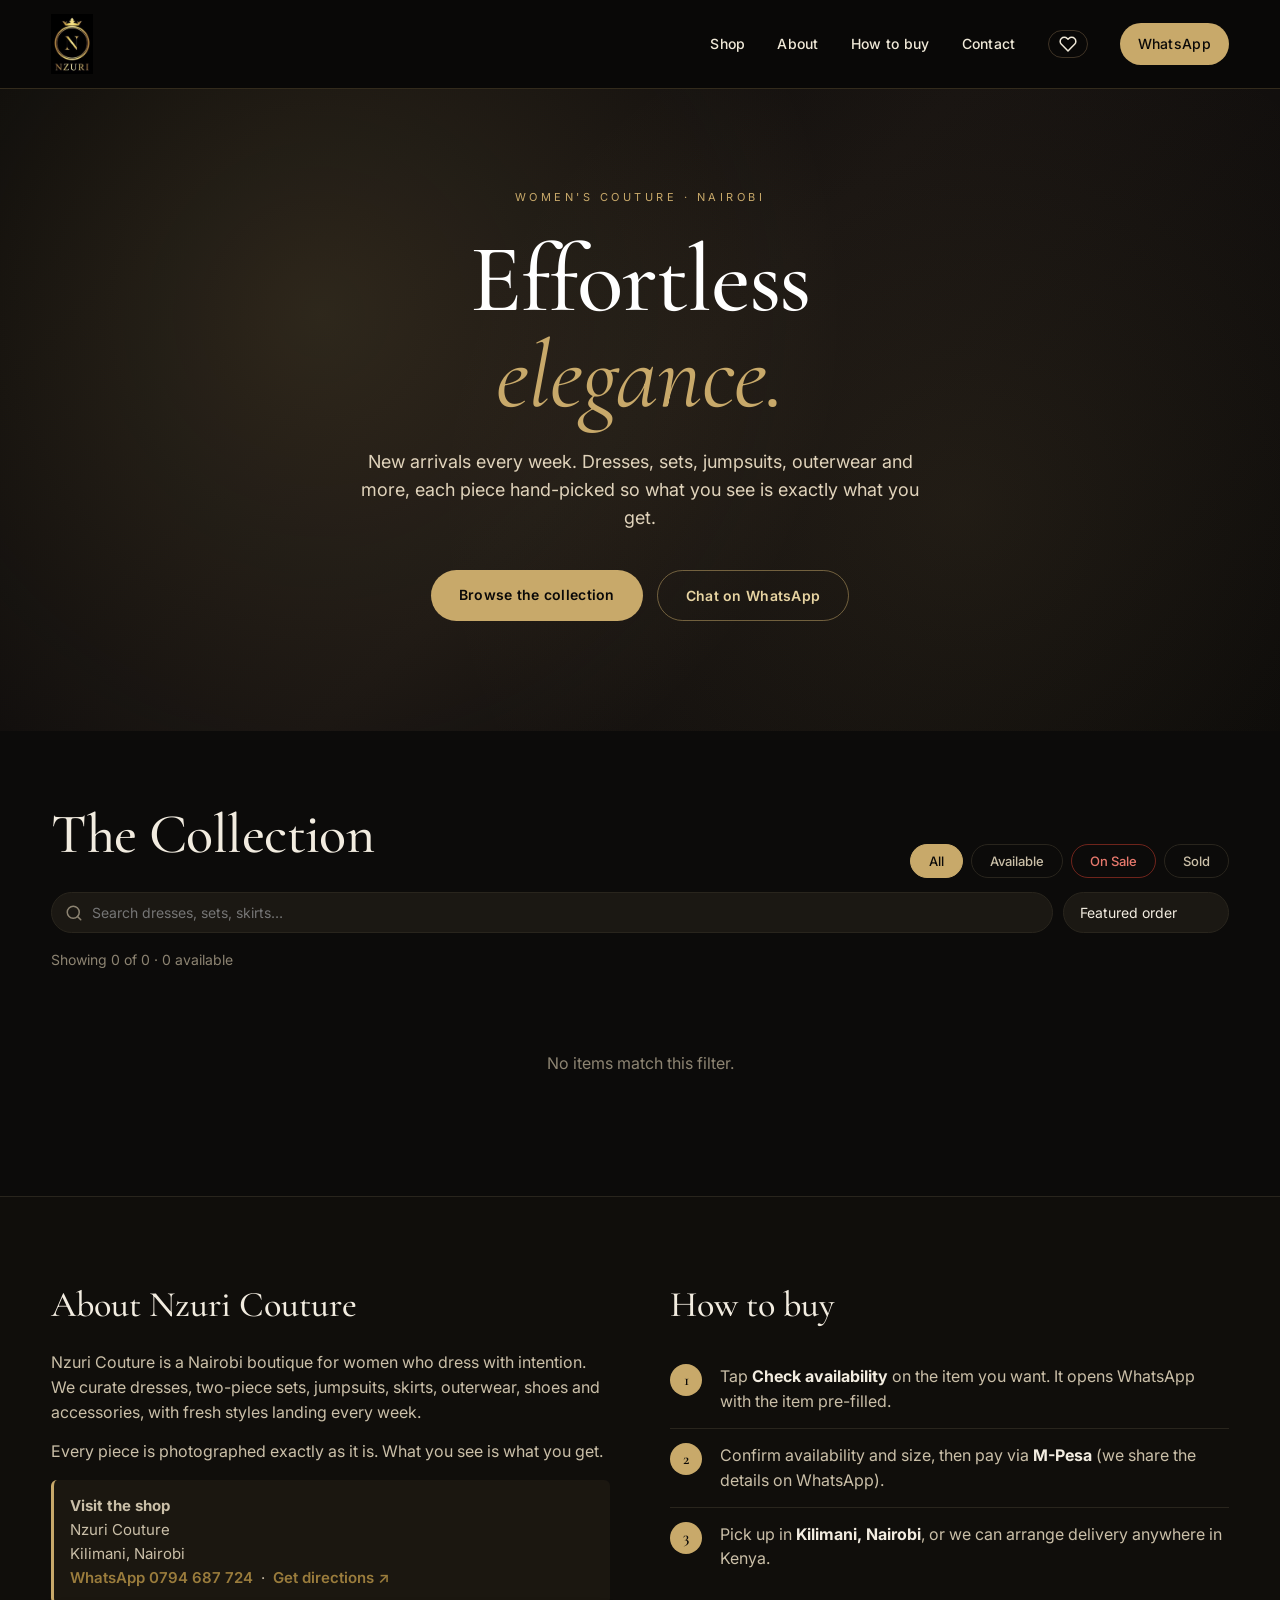
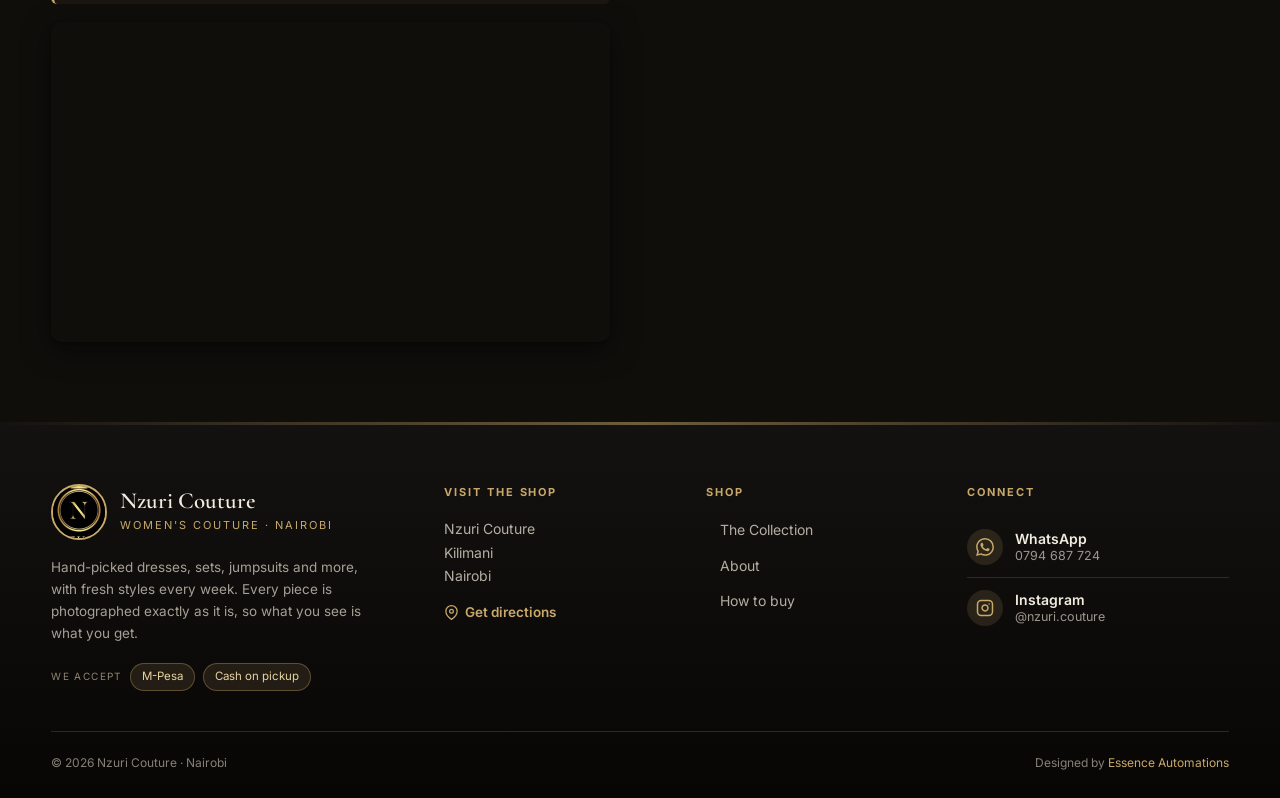
==== index.html @ 5dfe3466 "Suspend overlay: route to Instagram, not WhatsApp During a billing pause we don't want to hand the o" ====
<!DOCTYPE html>
<html lang="en">
<head>
<meta charset="UTF-8">
<meta name="viewport" content="width=device-width, initial-scale=1.0">

<!-- Google tag (gtag.js) -->
<script async src="https://www.googletagmanager.com/gtag/js?id=G-ZR9ZQHJLDZ"></script>
<script>
  window.dataLayer = window.dataLayer || [];
  function gtag(){dataLayer.push(arguments);}
  gtag('js', new Date());
  gtag('config', 'G-ZR9ZQHJLDZ');
</script>

<title>Nzuri Couture · Women's Fashion Boutique, Nairobi</title>
<meta name="description" content="Women's couture in Nairobi. Dresses, two-piece sets, jumpsuits, skirts, outerwear, shoes and bags. New arrivals every week. Visit Nzuri Couture in Kilimani, Nairobi.">

<!-- Open Graph / WhatsApp / Social sharing -->
<meta property="og:type" content="website">
<meta property="og:title" content="Nzuri Couture · Women's Fashion Boutique, Nairobi">
<meta property="og:description" content="Women's couture in Nairobi. New arrivals every week, each piece hand-picked. Visit us in Kilimani, Nairobi.">
<meta property="og:image" content="https://nzuricouture.co.ke/images/og-image.jpg">
<meta property="og:image:secure_url" content="https://nzuricouture.co.ke/images/og-image.jpg">
<meta property="og:image:type" content="image/jpeg">
<meta property="og:image:width" content="1200">
<meta property="og:image:height" content="630">
<meta property="og:image:alt" content="Nzuri Couture · Women's Fashion, Nairobi">
<meta property="og:url" content="https://nzuricouture.co.ke">
<meta property="og:locale" content="en_KE">
<link rel="canonical" href="https://nzuricouture.co.ke">
<meta property="og:site_name" content="Nzuri Couture">
<meta name="twitter:card" content="summary_large_image">
<meta name="twitter:title" content="Nzuri Couture · Women's Fashion Boutique, Nairobi">
<meta name="twitter:description" content="Women's couture in Nairobi. Dresses, sets, jumpsuits, outerwear, shoes & bags. Visit us in Kilimani, Nairobi.">
<meta name="twitter:image" content="https://nzuricouture.co.ke/images/og-image.jpg">
<meta name="twitter:image:alt" content="Nzuri Couture · Women's Fashion, Nairobi">

<link rel="icon" type="image/jpeg" sizes="192x192" href="images/favicon-192.jpg?v=2">
<link rel="apple-touch-icon" sizes="180x180" href="images/logo.jpg?v=2">
<meta name="theme-color" content="#0a0a0a">
<link rel="preconnect" href="https://fonts.googleapis.com">
<link rel="preconnect" href="https://fonts.gstatic.com" crossorigin>
<link href="https://fonts.googleapis.com/css2?family=Cormorant+Garamond:wght@400;500;600;700&family=Inter:wght@300;400;500;600;700&display=swap" rel="stylesheet">
<link rel="stylesheet" href="styles.css?v=40">
</head>
<body>

<nav class="nav">
  <div class="nav-inner">
    <a href="#" class="brand" aria-label="Nzuri Couture">
      <img src="images/logo-nav.jpg?v=2" alt="Nzuri Couture" class="brand-logo">
    </a>
    <button class="nav-toggle" id="navToggle" aria-label="Open menu">
      <span></span><span></span><span></span>
    </button>
    <div class="nav-links" id="navLinks">
      <a href="#shop">Shop</a>
      <a href="#about">About</a>
      <a href="#how">How to buy</a>
      <a href="#contact">Contact</a>
      <a href="#" class="nav-wl" id="wishlistBtn" aria-label="View saved items">
        <svg viewBox="0 0 24 24" width="18" height="18" fill="none" stroke="currentColor" stroke-width="2" stroke-linecap="round" stroke-linejoin="round" aria-hidden="true"><path d="M20.84 4.61a5.5 5.5 0 0 0-7.78 0L12 5.67l-1.06-1.06a5.5 5.5 0 0 0-7.78 7.78l1.06 1.06L12 21.23l7.78-7.78 1.06-1.06a5.5 5.5 0 0 0 0-7.78z"/></svg>
        <span class="wl-count"></span>
      </a>
      <a href="https://wa.me/254794687724" class="nav-cta" target="_blank" rel="noopener">WhatsApp</a>
    </div>
  </div>
</nav>

<header class="hero">
  <div class="hero-inner">
    <p class="hero-eyebrow">Women's Couture · Nairobi</p>
    <h1 class="hero-title">Effortless<br><em>elegance.</em></h1>
    <p class="hero-sub">New arrivals every week. Dresses, sets, jumpsuits, outerwear and more, each piece hand-picked so what you see is exactly what you get.</p>
    <div class="hero-cta">
      <a href="#shop" class="btn btn-primary">Browse the collection</a>
      <a href="https://wa.me/254794687724" class="btn btn-ghost" target="_blank" rel="noopener">Chat on WhatsApp</a>
    </div>
  </div>
</header>

<section class="filters" id="shop">
  <div class="container">
    <div class="filters-bar">
      <h2 class="section-title fade-up">The Collection</h2>
      <div class="filter-pills" id="availPills">
        <button class="pill active" data-avail="all">All</button>
        <button class="pill" data-avail="available">Available</button>
        <button class="pill pill-sale" data-avail="sale">On Sale</button>
        <button class="pill" data-avail="sold">Sold</button>
      </div>
    </div>
    <div class="search-sort-row">
      <div class="search-wrap">
        <svg class="search-icon" viewBox="0 0 24 24" width="18" height="18" fill="none" stroke="currentColor" stroke-width="2" stroke-linecap="round" stroke-linejoin="round" aria-hidden="true"><circle cx="11" cy="11" r="8"/><line x1="21" y1="21" x2="16.65" y2="16.65"/></svg>
        <input id="searchInput" type="search" placeholder="Search dresses, sets, skirts…" autocomplete="off">
        <button id="searchClear" class="search-clear" aria-label="Clear search">×</button>
      </div>
      <select id="sortSelect" class="sort-select" aria-label="Sort items">
        <option value="default">Featured order</option>
        <option value="newest">Newest first</option>
        <option value="priceAsc">Price: low to high</option>
        <option value="priceDesc">Price: high to low</option>
      </select>
    </div>
    <div class="filter-pills filter-pills--branches" id="branchPills" style="margin-top:8px;display:none;"></div>
    <div class="filter-drops" style="margin-top:8px;">
      <div class="filter-drop" id="catPills"></div>
      <div class="filter-drop" id="sizePills"></div>
    </div>
    <p class="filter-meta" id="filterMeta"></p>
  </div>
</section>

<main class="gallery container" id="gallery">
  <!-- Items injected here -->
</main>

<section class="info" id="about">
  <div class="container info-grid">
    <div class="fade-up">
      <h2>About Nzuri Couture</h2>
      <p>Nzuri Couture is a Nairobi boutique for women who dress with intention. We curate dresses, two-piece sets, jumpsuits, skirts, outerwear, shoes and accessories, with fresh styles landing every week.</p>
      <p>Every piece is photographed exactly as it is. What you see is what you get.</p>
      <p class="shop-card">
        <strong>Visit the shop</strong><br>
        Nzuri Couture<br>
        Kilimani, Nairobi<br>
        <a href="https://wa.me/254794687724" target="_blank" rel="noopener">WhatsApp 0794 687 724</a>
        &nbsp;·&nbsp;
        <a href="https://maps.google.com/?q=Kilimani+Nairobi" target="_blank" rel="noopener">Get directions ↗</a>
      </p>
      <div class="shop-map">
        <iframe
          src="https://maps.google.com/maps?q=Kilimani+Nairobi&t=&z=15&ie=UTF8&iwloc=&output=embed"
          width="100%" height="320"
          style="border:0;border-radius:10px;"
          allowfullscreen loading="lazy"
          referrerpolicy="no-referrer-when-downgrade"
          title="Nzuri Couture · Kilimani, Nairobi"></iframe>
      </div>
    </div>
    <div id="how" class="fade-up">
      <h2>How to buy</h2>
      <ol class="steps">
        <li>Tap <strong>Check availability</strong> on the item you want. It opens WhatsApp with the item pre-filled.</li>
        <li>Confirm availability and size, then pay via <strong>M-Pesa</strong> (we share the details on WhatsApp).</li>
        <li>Pick up in <strong>Kilimani, Nairobi</strong>, or we can arrange delivery anywhere in Kenya.</li>
      </ol>
    </div>
  </div>
</section>

<footer class="footer" id="contact">
  <div class="container">
    <div class="footer-grid">

      <!-- Brand -->
      <div class="footer-col footer-col--brand fade-up">
        <div class="footer-brandhead">
          <img src="images/logo-nav.jpg?v=2" alt="Nzuri Couture" class="footer-logo">
          <span class="footer-brandname">
            <span class="footer-name">Nzuri Couture</span>
            <span class="footer-tag">Women's Couture · Nairobi</span>
          </span>
        </div>
        <p class="footer-blurb">Hand-picked dresses, sets, jumpsuits and more, with fresh styles every week. Every piece is photographed exactly as it is, so what you see is what you get.</p>
        <div class="footer-pay">
          <span class="footer-pay-label">We accept</span>
          <span class="pay-chip">M-Pesa</span>
          <span class="pay-chip">Cash on pickup</span>
        </div>
      </div>

      <!-- Visit -->
      <div class="footer-col fade-up">
        <h4>Visit the shop</h4>
        <address class="footer-address">Nzuri Couture<br>Kilimani<br>Nairobi</address>
        <a class="footer-directions" href="https://www.google.com/maps/search/?api=1&query=Kilimani%2C%20Nairobi" target="_blank" rel="noopener">
          <svg viewBox="0 0 24 24" fill="none" stroke="currentColor" stroke-width="2" stroke-linecap="round" stroke-linejoin="round" aria-hidden="true"><path d="M21 10c0 7-9 13-9 13s-9-6-9-13a9 9 0 0 1 18 0z"/><circle cx="12" cy="10" r="3"/></svg>
          Get directions
        </a>
      </div>

      <!-- Shop -->
      <div class="footer-col fade-up">
        <h4>Shop</h4>
        <ul class="footer-nav">
          <li><a href="#shop">The Collection</a></li>
          <li><a href="#about">About</a></li>
          <li><a href="#how">How to buy</a></li>
        </ul>
      </div>

      <!-- Connect -->
      <div class="footer-col fade-up">
        <h4>Connect</h4>
        <div class="footer-socials">
          <a class="social-card" href="https://wa.me/254794687724" target="_blank" rel="noopener">
            <span class="social-ic"><svg viewBox="0 0 24 24" fill="currentColor" aria-hidden="true"><path d="M17.472 14.382c-.297-.149-1.758-.867-2.03-.967-.273-.099-.471-.148-.67.15-.197.297-.767.966-.94 1.164-.173.199-.347.223-.644.075-.297-.15-1.255-.463-2.39-1.475-.883-.788-1.48-1.761-1.653-2.059-.173-.297-.018-.458.13-.606.134-.133.298-.347.446-.52.149-.174.198-.298.298-.497.099-.198.05-.371-.025-.52-.075-.149-.669-1.612-.916-2.207-.242-.579-.487-.5-.669-.51-.173-.008-.371-.01-.57-.01-.198 0-.52.074-.792.372-.272.297-1.04 1.016-1.04 2.479 0 1.462 1.065 2.875 1.213 3.074.149.198 2.096 3.2 5.077 4.487.71.306 1.263.489 1.694.625.712.227 1.36.195 1.871.118.571-.085 1.758-.719 2.006-1.413.248-.694.248-1.289.173-1.413-.074-.124-.272-.198-.57-.347m-5.421 7.403h-.004a9.87 9.87 0 0 1-5.031-1.378l-.361-.214-3.741.982.998-3.648-.235-.374a9.86 9.86 0 0 1-1.51-5.26c.001-5.45 4.436-9.884 9.888-9.884 2.64 0 5.122 1.03 6.988 2.898a9.825 9.825 0 0 1 2.893 6.994c-.003 5.45-4.437 9.884-9.885 9.884m8.413-18.297A11.815 11.815 0 0 0 12.05 0C5.495 0 .16 5.335.157 11.892c0 2.096.547 4.142 1.588 5.945L.057 24l6.305-1.654a11.882 11.882 0 0 0 5.683 1.448h.005c6.554 0 11.89-5.335 11.893-11.893a11.821 11.821 0 0 0-3.48-8.413"/></svg></span>
            <span class="social-txt"><strong>WhatsApp</strong><span>0794 687 724</span></span>
          </a>
          <a class="social-card" href="https://www.instagram.com/nzuri.couture/" target="_blank" rel="noopener">
            <span class="social-ic"><svg viewBox="0 0 24 24" fill="none" stroke="currentColor" stroke-width="2" stroke-linecap="round" stroke-linejoin="round" aria-hidden="true"><rect x="2" y="2" width="20" height="20" rx="5" ry="5"></rect><path d="M16 11.37A4 4 0 1 1 12.63 8 4 4 0 0 1 16 11.37z"></path><line x1="17.5" y1="6.5" x2="17.51" y2="6.5"></line></svg></span>
            <span class="social-txt"><strong>Instagram</strong><span>@nzuri.couture</span></span>
          </a>
        </div>
      </div>

    </div>

    <div class="footer-bottom">
      <span>© <span id="year"></span> Nzuri Couture · Nairobi</span>
      <span>Designed by <a href="https://essenceautomations.com/shop-manager/" target="_blank" rel="noopener" class="footer-credit">Essence Automations</a></span>
    </div>
  </div>
</footer>

<!-- Lightbox -->
<div class="lightbox" id="lightbox" aria-hidden="true">
  <button class="lightbox-close" id="lightboxClose" aria-label="Close">&times;</button>
  <button class="lightbox-arrow prev" data-lightbox-arrow="prev" aria-label="Previous image">‹</button>
  <button class="lightbox-arrow next" data-lightbox-arrow="next" aria-label="Next image">›</button>
  <img class="lightbox-img" id="lightboxImg" alt="">
  <div class="lightbox-caption" id="lightboxCaption"></div>
</div>

<!-- Wishlist drawer -->
<div id="wishlistModal" class="modal" role="dialog" aria-modal="true" aria-label="Saved items">
  <div class="modal-card modal-card--wide">
    <div class="modal-head">
      <h3>Saved items</h3>
      <button id="wishlistClose" class="modal-close" aria-label="Close">&times;</button>
    </div>
    <div id="wishlistBody" class="wl-body"></div>
    <div class="wl-footer">
      <a id="wishlistEnquireAll" class="btn-card primary" href="#">
        <svg class="wa-icon" viewBox="0 0 24 24" width="16" height="16" fill="currentColor" aria-hidden="true"><path d="M17.472 14.382c-.297-.149-1.758-.867-2.03-.967-.273-.099-.471-.148-.67.15-.197.297-.767.966-.94 1.164-.173.199-.347.223-.644.075-.297-.15-1.255-.463-2.39-1.475-.883-.788-1.48-1.761-1.653-2.059-.173-.297-.018-.458.13-.606.134-.133.298-.347.446-.52.149-.174.198-.298.298-.497.099-.198.05-.371-.025-.52-.075-.149-.669-1.612-.916-2.207-.242-.579-.487-.5-.669-.51-.173-.008-.371-.01-.57-.01-.198 0-.52.074-.792.372-.272.297-1.04 1.016-1.04 2.479 0 1.462 1.065 2.875 1.213 3.074.149.198 2.096 3.2 5.077 4.487.71.306 1.263.489 1.694.625.712.227 1.36.195 1.871.118.571-.085 1.758-.719 2.006-1.413.248-.694.248-1.289.173-1.413-.074-.124-.272-.198-.57-.347m-5.421 7.403h-.004a9.87 9.87 0 0 1-5.031-1.378l-.361-.214-3.741.982.998-3.648-.235-.374a9.86 9.86 0 0 1-1.51-5.26c.001-5.45 4.436-9.884 9.888-9.884 2.64 0 5.122 1.03 6.988 2.898a9.825 9.825 0 0 1 2.893 6.994c-.003 5.45-4.437 9.884-9.885 9.884m8.413-18.297A11.815 11.815 0 0 0 12.05 0C5.495 0 .16 5.335.157 11.892c0 2.096.547 4.142 1.588 5.945L.057 24l6.305-1.654a11.882 11.882 0 0 0 5.683 1.448h.005c6.554 0 11.89-5.335 11.893-11.893a11.821 11.821 0 0 0-3.48-8.413"/></svg>
        Check availability for all
      </a>
    </div>
  </div>
</div>

<!-- Size guide modal -->
<div id="sizeGuideModal" class="modal" role="dialog" aria-modal="true" aria-label="Size guide">
  <div class="modal-card modal-card--wide">
    <div class="modal-head">
      <h3>Size guide</h3>
      <button id="sizeGuideClose" class="modal-close" aria-label="Close">&times;</button>
    </div>
    <p class="size-guide-intro">Measurements in centimetres. If you're between sizes, size up for a relaxed fit or down for a fitted look. WhatsApp us before you order if you need help.</p>
    <div class="size-guide-section">
      <h4>Tops, Dresses &amp; Jumpsuits</h4>
      <div class="sg-table-wrap">
        <table class="sg-table">
          <thead><tr><th>Size</th><th>Bust (cm)</th><th>Waist (cm)</th><th>Hips (cm)</th><th>UK</th></tr></thead>
          <tbody>
            <tr><td>XS</td><td>82</td><td>64</td><td>89</td><td>6</td></tr>
            <tr><td>S</td><td>86</td><td>68</td><td>93</td><td>8</td></tr>
            <tr><td>M</td><td>90</td><td>72</td><td>97</td><td>10-12</td></tr>
            <tr><td>L</td><td>96</td><td>78</td><td>103</td><td>14</td></tr>
            <tr><td>XL</td><td>102</td><td>84</td><td>109</td><td>16</td></tr>
            <tr><td>XXL</td><td>108</td><td>90</td><td>115</td><td>18</td></tr>
          </tbody>
        </table>
      </div>
    </div>
    <div class="size-guide-section">
      <h4>Skirts &amp; Trousers</h4>
      <div class="sg-table-wrap">
        <table class="sg-table">
          <thead><tr><th>Size</th><th>Waist (cm)</th><th>Hips (cm)</th><th>UK</th></tr></thead>
          <tbody>
            <tr><td>XS</td><td>64</td><td>89</td><td>6</td></tr>
            <tr><td>S</td><td>68</td><td>93</td><td>8</td></tr>
            <tr><td>M</td><td>72</td><td>97</td><td>10-12</td></tr>
            <tr><td>L</td><td>78</td><td>103</td><td>14</td></tr>
            <tr><td>XL</td><td>84</td><td>109</td><td>16</td></tr>
            <tr><td>XXL</td><td>90</td><td>115</td><td>18</td></tr>
          </tbody>
        </table>
      </div>
    </div>
    <div class="size-guide-section">
      <h4>Shoes (EU sizing)</h4>
      <div class="sg-table-wrap">
        <table class="sg-table">
          <thead><tr><th>EU</th><th>UK</th><th>US</th><th>cm</th></tr></thead>
          <tbody>
            <tr><td>36</td><td>3</td><td>5</td><td>23.0</td></tr>
            <tr><td>37</td><td>4</td><td>6</td><td>23.5</td></tr>
            <tr><td>38</td><td>5</td><td>7</td><td>24.0</td></tr>
            <tr><td>39</td><td>6</td><td>8</td><td>25.0</td></tr>
            <tr><td>40</td><td>7</td><td>9</td><td>25.5</td></tr>
            <tr><td>41</td><td>8</td><td>10</td><td>26.5</td></tr>
            <tr><td>42</td><td>9</td><td>11</td><td>27.0</td></tr>
          </tbody>
        </table>
      </div>
    </div>
    <p class="size-guide-tip">Tip: measure a dress or top you already love. Lay it flat, measure across the bust or waist, and double the number to get the body measurement.</p>
  </div>
</div>

<script src="main.js?v=20260606susp3"></script>
</body>
</html>
---- styles.css ----
/* Nzuri Couture — black & champagne gold (matches the crown/monogram logo) */
:root {
  --bg: #0c0b0a;          /* near-black — matches the logo background */
  --bg-card: #16140f;     /* dark elevated card surface */
  --ink: #f2ece0;         /* warm cream — primary text on dark */
  --ink-soft: #cabfa8;    /* muted cream */
  --ink-faint: #8d8472;   /* faint taupe */
  --gold: #c8a96a;        /* antique champagne gold — sampled from the logo emblem */
  --gold-deep: #9a7c3c;   /* deeper bronze — logo shadow tone */
  --gold-light: #e7d4a2;  /* light champagne — logo highlight */
  --line: #29251d;        /* dark warm divider */
  --surface: #1b1813;     /* elevated dark surface (hover) */
  --choco: #141210;       /* near-black warm (nav/hero base) */
  --choco-deep: #0a0908;  /* deepest near-black (dark text on gold) */
  --shadow: 0 1px 2px rgba(0,0,0,0.35), 0 8px 28px rgba(0,0,0,0.5);
  --shadow-lg: 0 24px 70px rgba(0,0,0,0.6);
  --radius: 14px;
  --radius-sm: 8px;
  --serif: 'Cormorant Garamond', Georgia, serif;
  --sans: 'Inter', system-ui, -apple-system, sans-serif;
}

* { box-sizing: border-box; margin: 0; padding: 0; }
html { scroll-behavior: smooth; scrollbar-width: thin; scrollbar-color: var(--gold) var(--bg); }
body { font-family: var(--sans); color: var(--ink); background: var(--bg); line-height: 1.55; -webkit-font-smoothing: antialiased; }
/* Themed scrollbar — gold thumb on the page background (adapts to dark site + light admin via vars) */
::-webkit-scrollbar { width: 11px; height: 11px; }
::-webkit-scrollbar-track { background: var(--bg); }
::-webkit-scrollbar-thumb { background: var(--gold); border-radius: 8px; border: 3px solid var(--bg); }
::-webkit-scrollbar-thumb:hover { background: var(--gold-light); }
a { color: inherit; text-decoration: none; }
img { max-width: 100%; display: block; }
.container { width: min(1200px, 92%); margin: 0 auto; }

/* ===== FADE-IN-UP ANIMATIONS =====
   Subtle reveal motion. .fade-up sits at translateY(20px) + opacity 0 until
   the element either (a) is observed in view by main.js or (b) auto-fires
   on page load for elements above the fold (hero stagger). Disabled
   entirely when the user prefers reduced motion. */
@keyframes fadeUp {
  from { opacity: 0; transform: translateY(36px); }
  to   { opacity: 1; transform: translateY(0); }
}
@media (prefers-reduced-motion: no-preference) {
  .fade-up { opacity: 0; transform: translateY(36px); transition: opacity 0.75s cubic-bezier(0.22,0.61,0.36,1), transform 0.75s cubic-bezier(0.22,0.61,0.36,1); }
  .fade-up.in-view { opacity: 1; transform: translateY(0); }
  /* Hero stagger — auto-fires on load, no JS needed */
  .hero-eyebrow { animation: fadeUp 0.7s 0.05s cubic-bezier(0.22,0.61,0.36,1) both; }
  .hero-title   { animation: fadeUp 0.8s 0.20s cubic-bezier(0.22,0.61,0.36,1) both; }
  .hero-sub     { animation: fadeUp 0.7s 0.38s cubic-bezier(0.22,0.61,0.36,1) both; }
  .hero-cta     { animation: fadeUp 0.7s 0.52s cubic-bezier(0.22,0.61,0.36,1) both; }
  /* Card stagger — paused until each card scrolls into view, so cards below
     the fold on initial load animate when the user scrolls to them, not
     before. On filter/page change, the IO fires immediately because the
     gallery is already on-screen. */
  .gallery .card {
    animation: fadeUp 0.65s cubic-bezier(0.22,0.61,0.36,1) both;
    animation-play-state: paused;
  }
  .gallery .card.in-view { animation-play-state: running; }
  .gallery .card:nth-child(2)  { animation-delay: 0.06s; }
  .gallery .card:nth-child(3)  { animation-delay: 0.12s; }
  .gallery .card:nth-child(4)  { animation-delay: 0.18s; }
  .gallery .card:nth-child(5)  { animation-delay: 0.24s; }
  .gallery .card:nth-child(6)  { animation-delay: 0.30s; }
  .gallery .card:nth-child(7)  { animation-delay: 0.36s; }
  .gallery .card:nth-child(8)  { animation-delay: 0.42s; }
  .gallery .card:nth-child(9)  { animation-delay: 0.48s; }
  .gallery .card:nth-child(n+10) { animation-delay: 0.54s; }
}

/* ===== NAV ===== */
.nav {
  position: sticky; top: 0;
  background: rgba(42,28,15,0.94);
  backdrop-filter: blur(12px);
  -webkit-backdrop-filter: blur(12px);
  border-bottom: 1px solid rgba(184,149,106,0.22);
  z-index: 200;
}
.nav-inner {
  display: flex; align-items: center; justify-content: space-between;
  width: min(1200px, 92%); margin: 0 auto; padding: 14px 0;
}
.brand { display: flex; align-items: center; gap: 12px; color: #fff; }
.brand-logo { height: 60px; width: auto; max-width: 320px; display: block; object-fit: contain; }
.nav-links { display: flex; gap: 32px; align-items: center; }
.nav-links a { color: #f0e9d8; font-size: 14px; font-weight: 500; letter-spacing: 0.02em; transition: color 0.2s; }
.nav-links a:hover { color: var(--gold); }
.nav-cta { background: var(--gold); color: var(--choco-deep) !important; padding: 10px 18px; border-radius: 999px; font-weight: 600; }
.nav-cta:hover { background: var(--gold-light); color: var(--choco-deep) !important; }

.nav-toggle { display: none; background: none; border: none; cursor: pointer; width: 36px; height: 36px; flex-direction: column; justify-content: center; gap: 5px; z-index: 220; }
.nav-toggle span { display: block; height: 2px; width: 24px; background: var(--gold-light); transition: 0.3s; }

@media (max-width: 760px) {
  .nav-toggle { display: flex; }
  .nav-links {
    position: fixed; top: 0; left: 0; width: 100vw; height: 100vh;
    background: var(--choco-deep); flex-direction: column; justify-content: center; align-items: center; gap: 32px;
    transform: translateY(-100vh); transition: transform 0.32s ease; z-index: 210; visibility: hidden;
  }
  .nav-links.open { transform: translateY(0); visibility: visible; }
  .nav-links a { font-size: 22px; font-weight: 500; }
  /* Hamburger → X transform when menu open */
  .nav-toggle.open span:nth-child(1) { transform: translateY(7px) rotate(45deg); }
  .nav-toggle.open span:nth-child(2) { opacity: 0; }
  .nav-toggle.open span:nth-child(3) { transform: translateY(-7px) rotate(-45deg); }
}

/* ===== HERO ===== */
.hero {
  background: linear-gradient(135deg, #2a1c0f 0%, #3d2817 50%, #2a1c0f 100%);
  color: #fff; text-align: center; padding: 100px 20px 110px; position: relative; overflow: hidden;
}
.hero::before {
  content: ""; position: absolute; inset: 0;
  background:
    radial-gradient(circle at 25% 35%, rgba(184,149,106,0.18), transparent 50%),
    radial-gradient(circle at 75% 65%, rgba(184,149,106,0.10), transparent 50%);
  pointer-events: none;
}
.hero-inner { position: relative; max-width: 820px; margin: 0 auto; }
.hero-eyebrow { font-size: 11px; letter-spacing: 0.32em; text-transform: uppercase; color: var(--gold); margin-bottom: 26px; }
.hero-title { font-family: var(--serif); font-size: clamp(52px, 9vw, 96px); font-weight: 500; line-height: 1; letter-spacing: -0.01em; margin-bottom: 24px; }
.hero-title em { color: var(--gold); font-style: italic; font-weight: 400; }
.hero-sub { font-size: 18px; color: #e0d3bb; max-width: 560px; margin: 0 auto 38px; }
.hero-cta { display: flex; justify-content: center; gap: 14px; flex-wrap: wrap; }

.btn { display: inline-block; padding: 14px 28px; border-radius: 999px; font-weight: 600; font-size: 14px; letter-spacing: 0.02em; transition: all 0.2s; cursor: pointer; border: none; font-family: inherit; }
.btn-primary { background: var(--gold); color: var(--choco-deep); }
.btn-primary:hover { background: var(--gold-light); transform: translateY(-1px); }
.btn-ghost { background: transparent; color: var(--gold-light); border: 1px solid rgba(184,149,106,0.5); }
.btn-ghost:hover { background: rgba(184,149,106,0.12); border-color: var(--gold); }

/* ===== FILTERS ===== */
.filters { background: var(--bg); padding: 60px 0 24px; }
.filters-bar { display: flex; justify-content: space-between; align-items: end; gap: 24px; flex-wrap: wrap; margin-bottom: 8px; }
.section-title { font-family: var(--serif); font-size: clamp(36px, 5vw, 56px); font-weight: 500; letter-spacing: -0.01em; color: var(--ink); }
.filter-pills { display: flex; gap: 8px; flex-wrap: wrap; }
.pill { background: transparent; border: 1px solid var(--line); padding: 8px 18px; border-radius: 999px; font-size: 13px; font-weight: 500; cursor: pointer; transition: 0.2s; color: var(--ink-soft); font-family: inherit; }
.pill:hover { border-color: var(--gold); color: var(--ink); }
.pill.active { background: var(--ink); border-color: var(--ink); color: var(--gold-light); }
.filter-pills--cats { flex-wrap: wrap; }
.filter-pills--sizes { flex-wrap: wrap; }
.pill--size { padding: 5px 12px !important; font-size: 13px !important; }
.filter-meta { color: var(--ink-faint); font-size: 14px; margin-top: 8px; }

/* Search + sort row */
.search-sort-row { display: flex; gap: 10px; margin-top: 14px; flex-wrap: wrap; }
.search-wrap { flex: 1 1 280px; position: relative; }
.search-wrap input {
  width: 100%; padding: 11px 38px 11px 40px;
  border: 1px solid var(--line); border-radius: 999px;
  font-family: inherit; font-size: 14px; background: #fff; color: var(--ink);
  transition: border-color 0.15s;
}
.search-wrap input:focus { outline: none; border-color: var(--gold); }
.search-icon { position: absolute; left: 14px; top: 50%; transform: translateY(-50%); color: var(--ink-faint); pointer-events: none; }
.search-clear {
  position: absolute; right: 6px; top: 50%; transform: translateY(-50%);
  width: 26px; height: 26px; border-radius: 50%; border: none;
  background: var(--line); color: var(--ink-soft); cursor: pointer; font-size: 18px; line-height: 1;
  display: flex; align-items: center; justify-content: center;
}
.search-clear:hover { background: var(--ink); color: var(--gold-light); }
.search-wrap input:placeholder-shown + .search-clear { display: none; }
.sort-select {
  padding: 10px 36px 10px 16px;
  border: 1px solid var(--line); border-radius: 999px;
  background: #fff; color: var(--ink); font-family: inherit; font-size: 14px;
  cursor: pointer; appearance: none;
  background-image: url("data:image/svg+xml;utf8,<svg xmlns='http://www.w3.org/2000/svg' width='12' height='12' viewBox='0 0 24 24' fill='none' stroke='%234a3528' stroke-width='2.5' stroke-linecap='round' stroke-linejoin='round'><polyline points='6 9 12 15 18 9'/></svg>");
  background-repeat: no-repeat; background-position: right 14px center;
}
.sort-select:focus { outline: none; border-color: var(--gold); }

/* NEW / Stock urgency / Heart badges */
.badge-new {
  position: absolute; top: 14px; left: 14px;
  background: var(--gold); color: var(--choco-deep);
  font-size: 10px; letter-spacing: 0.2em; padding: 4px 9px; border-radius: 4px;
  font-weight: 800; text-transform: uppercase;
}
.badge-low {
  position: absolute; bottom: 14px; left: 14px;
  background: #fff; color: #b00020;
  font-size: 10px; letter-spacing: 0.08em; padding: 4px 9px; border-radius: 4px;
  font-weight: 700; box-shadow: 0 2px 8px rgba(0,0,0,0.18);
  border: 1px solid #ffd6d6;
}
/* Heart pill — heart icon + fake-social-proof counter (deterministic base
   per item id, +1 when visitor wishlists). Sits bottom-right of card image. */
.heart-btn {
  position: absolute; bottom: 12px; right: 12px;
  display: inline-flex; align-items: center; gap: 6px;
  padding: 6px 10px 6px 9px;
  background: rgba(255,255,255,0.92);
  border: none;
  border-radius: 999px;
  cursor: pointer;
  color: var(--ink-soft);
  font-family: inherit;
  font-size: 12px;
  font-weight: 600;
  line-height: 1;
  transition: background 0.18s, color 0.18s, transform 0.18s;
  box-shadow: 0 2px 8px rgba(0,0,0,0.12);
  backdrop-filter: blur(6px);
  -webkit-backdrop-filter: blur(6px);
}
.heart-btn:hover { color: #e63946; transform: translateY(-1px); }
.heart-btn .heart-count { font-variant-numeric: tabular-nums; }
.heart-btn.saved { color: #fff; background: rgba(230,57,70,0.92); }
.heart-btn.saved:hover { background: rgba(200,40,55,0.95); color: #fff; }
.heart-btn.saved svg { fill: #fff; }

/* Size guide link on cards */
.size-guide-link {
  font-size: 11.5px; color: var(--ink-faint); text-decoration: underline; cursor: pointer;
  letter-spacing: 0.02em;
}
.size-guide-link:hover { color: var(--gold-deep); }

/* Nav wishlist button */
.nav-wl {
  display: inline-flex; align-items: center; gap: 6px;
  color: var(--gold-light); padding: 4px 10px; border-radius: 999px;
  border: 1px solid rgba(184,149,106,0.3); position: relative;
}
.nav-wl:hover { background: rgba(184,149,106,0.1); border-color: var(--gold); }
.nav-wl.has-items { color: #ffb8c0; border-color: rgba(255,184,192,0.4); }
.nav-wl .wl-count { font-size: 12px; font-weight: 700; min-width: 16px; text-align: center; }
.nav-wl .wl-count:empty { display: none; }

/* Modal head + close */
.modal-card { position: relative; }
.modal-card--wide { max-width: 640px; }
.modal-head { display: flex; justify-content: space-between; align-items: center; margin-bottom: 12px; }
.modal-close {
  background: none; border: none; cursor: pointer;
  font-size: 28px; line-height: 1; color: var(--ink-faint);
  width: 32px; height: 32px; border-radius: 50%; display: flex;
  align-items: center; justify-content: center; transition: 0.15s;
}
.modal-close:hover { background: var(--surface); color: var(--ink); }

/* Wishlist rows */
.wl-body { max-height: 60vh; overflow-y: auto; }
.wl-row {
  display: flex; gap: 12px; align-items: center;
  padding: 10px 0; border-bottom: 1px solid var(--line);
}
.wl-row:last-child { border-bottom: none; }
.wl-row img { width: 56px; height: 56px; object-fit: cover; border-radius: 6px; flex-shrink: 0; }
.wl-row-body { flex: 1; min-width: 0; }
.wl-row-name { font-family: var(--serif); font-size: 16px; font-weight: 600; }
.wl-row-meta { font-size: 12px; color: var(--ink-faint); margin-top: 2px; }
.wl-remove {
  background: none; border: none; color: var(--ink-faint); font-size: 22px;
  cursor: pointer; padding: 4px 8px; line-height: 1; border-radius: 50%;
}
.wl-remove:hover { background: var(--surface); color: #b00020; }
.wl-footer { margin-top: 14px; display: flex; justify-content: flex-end; }
.wl-footer .btn-card { padding: 12px 22px; min-width: 200px; display: inline-flex; align-items: center; justify-content: center; gap: 8px; }

/* Size guide content */
.size-guide-intro { font-size: 13.5px; color: var(--ink-soft); margin-bottom: 14px; line-height: 1.6; }
.size-guide-section { margin-bottom: 16px; }
.size-guide-section h4 { font-family: var(--serif); font-size: 16px; font-weight: 600; margin-bottom: 8px; color: var(--ink); }
.sg-table-wrap { overflow-x: auto; }
.sg-table { width: 100%; border-collapse: collapse; font-size: 13px; }
.sg-table th, .sg-table td { padding: 7px 10px; text-align: left; border-bottom: 1px solid var(--line); }
.sg-table th { background: var(--surface); font-size: 11px; letter-spacing: 0.06em; text-transform: uppercase; color: var(--ink-faint); }
.size-guide-tip { font-size: 12px; color: var(--ink-faint); font-style: italic; margin-top: 12px; padding-top: 12px; border-top: 1px solid var(--line); }

/* Item picker (used by WhatsApp Marketing broadcast — search + tap to add) */
.set-selected-items { display: flex; flex-wrap: wrap; gap: 6px; min-height: 24px; }
.set-chip {
  display: inline-flex; align-items: center; gap: 6px;
  background: #fff; border: 1px solid var(--line); border-radius: 99px;
  padding: 4px 4px 4px 6px; font-size: 13px;
}
.set-chip img { width: 24px; height: 24px; border-radius: 50%; object-fit: cover; }
.set-chip button {
  background: var(--line); color: var(--ink-soft); border: none;
  width: 20px; height: 20px; border-radius: 50%; cursor: pointer;
  font-size: 14px; line-height: 1;
}
.set-chip button:hover { background: #b00020; color: #fff; }
.set-item-picker {
  display: grid; grid-template-columns: repeat(auto-fill, minmax(200px, 1fr));
  gap: 8px; margin-top: 8px;
  max-height: 320px; overflow-y: auto;
  padding: 8px;
  background: #fff; border: 1px solid var(--line); border-radius: 8px;
  scrollbar-width: thin;
  scrollbar-color: var(--gold) var(--surface);
}
.set-item-picker::-webkit-scrollbar { width: 8px; }
.set-item-picker::-webkit-scrollbar-track { background: var(--surface); border-radius: 4px; }
.set-item-picker::-webkit-scrollbar-thumb { background: var(--gold); border-radius: 4px; }
.set-item-picker::-webkit-scrollbar-thumb:hover { background: var(--gold-deep); }
.set-pick {
  display: flex; gap: 8px; align-items: center; padding: 6px;
  background: #fff; border: 1px solid var(--line); border-radius: 6px;
  cursor: pointer; text-align: left; font-family: inherit; transition: 0.15s;
}
.set-pick:hover { background: var(--surface); border-color: var(--gold); }
.set-pick img { width: 36px; height: 36px; border-radius: 4px; object-fit: cover; flex-shrink: 0; }
.set-pick-body { min-width: 0; flex: 1; }
.set-pick-name { font-size: 13px; font-weight: 600; color: var(--ink); line-height: 1.2; }
.set-pick-meta { font-size: 11px; color: var(--ink-faint); margin-top: 2px; }
@media (max-width: 600px) {
  .set-item-picker { max-height: 280px; grid-template-columns: 1fr; }
}

/* Broadcast recipients */
.broadcast-recipients { display: grid; grid-template-columns: 1fr 1fr; gap: 6px; max-height: 280px; overflow-y: auto; padding: 4px; background: #fff; border: 1px solid var(--line); border-radius: 8px; }
.broadcast-recipient {
  display: grid;
  grid-template-columns: 18px 1fr auto;
  grid-template-rows: auto auto;
  gap: 2px 8px;
  padding: 8px 10px; border: 1px solid var(--line); border-radius: 6px;
  cursor: pointer; font-family: inherit; transition: 0.15s; background: #fff;
}
.broadcast-recipient.on { background: var(--surface); border-color: var(--gold); }
.broadcast-recipient input { grid-row: 1 / 3; width: 16px; height: 16px; cursor: pointer; accent-color: var(--gold-deep); }
.broadcast-recipient-name { grid-column: 2; font-size: 13px; font-weight: 600; color: var(--ink); }
.broadcast-recipient-phone { grid-column: 3; font-size: 11px; color: var(--ink-faint); font-family: monospace; align-self: start; }
.broadcast-recipient-meta { grid-column: 2 / -1; font-size: 11px; color: var(--ink-faint); }
@media (max-width: 600px) { .broadcast-recipients { grid-template-columns: 1fr; } }
/* Mobile broadcast stepper — step through buyers one at a time on a phone. */
.broadcast-stepper { background: var(--surface); border: 1px solid var(--gold); border-radius: 10px; padding: 14px 16px; }
.bc-step-head { font-size: 11px; letter-spacing: 0.1em; text-transform: uppercase; color: var(--ink-faint); font-weight: 700; }
.bc-step-name { font-size: 16px; font-weight: 600; color: var(--ink); margin: 4px 0 12px; }
.bc-step-actions { display: flex; flex-wrap: wrap; gap: 8px; }
.bc-step-actions .btn-admin { text-decoration: none; }
.bc-step-hint { font-size: 12px; color: var(--ink-faint); margin-top: 10px; line-height: 1.45; }
.bc-step-done { font-size: 14px; font-weight: 600; color: #1a7a40; display: flex; align-items: center; gap: 12px; flex-wrap: wrap; }

/* Search-gap pills (Insights → searches with no results) */
.search-gap-pill {
  display: inline-block;
  background: #fff4e0;
  border: 1px solid #f0c060;
  color: #a06000;
  padding: 5px 12px;
  border-radius: 99px;
  font-size: 12.5px;
  letter-spacing: 0.02em;
}
.search-gap-pill strong { color: #6e4000; }

/* Modal open state */
.modal { display: none; }
.modal.open { display: flex; }

/* ===== GALLERY ===== */
.gallery { display: grid; grid-template-columns: repeat(auto-fill, minmax(280px, 1fr)); gap: 28px; padding: 16px 0 80px; }
.card { background: var(--bg-card); border-radius: var(--radius); overflow: hidden; box-shadow: var(--shadow); transition: transform 0.25s, box-shadow 0.25s; display: flex; flex-direction: column; }
.card:hover { transform: translateY(-4px); box-shadow: var(--shadow-lg); }

.card-img-wrap { position: relative; aspect-ratio: 1 / 1; overflow: hidden; cursor: zoom-in; background: var(--surface); display: flex; align-items: center; justify-content: center; }
.card-carousel { display: flex; width: 100%; height: 100%; transition: transform 0.32s ease; }
.card-img { width: 100%; height: 100%; object-fit: cover; transition: transform 0.5s; flex: 0 0 100%; }
.card:hover .card-carousel .card-img:not(:hover) { transform: none; }
.card-img-wrap:not(.has-carousel) .card:hover .card-img { transform: scale(1.04); }
.card.sold .card-img { filter: grayscale(0.3) brightness(0.9); }
.carousel-dots { position: absolute; bottom: 10px; left: 50%; transform: translateX(-50%); display: flex; gap: 5px; z-index: 3; }
.carousel-dot { width: 6px; height: 6px; border-radius: 50%; background: rgba(255,255,255,0.55); cursor: pointer; transition: 0.15s; }
.carousel-dot.active { background: #fff; width: 16px; border-radius: 99px; }
.carousel-arrow {
  position: absolute; top: 50%; transform: translateY(-50%); z-index: 3;
  width: 32px; height: 32px; border-radius: 50%; border: none; cursor: pointer;
  background: rgba(255,255,255,0.85); color: var(--ink); font-size: 22px; line-height: 1;
  display: flex; align-items: center; justify-content: center;
  opacity: 0; transition: opacity 0.18s, background 0.15s;
}
.carousel-arrow.prev { left: 8px; }
.carousel-arrow.next { right: 8px; }
.card-img-wrap.has-carousel:hover .carousel-arrow { opacity: 1; }
.carousel-arrow:hover { background: #fff; }
@media (max-width: 760px) {
  .carousel-arrow { opacity: 0.85; width: 28px; height: 28px; font-size: 18px; }
}

/* Lightbox arrows */
.lightbox-arrow {
  position: absolute; top: 50%; transform: translateY(-50%); z-index: 510;
  width: 48px; height: 48px; border-radius: 50%; border: 1px solid rgba(184,149,106,0.4);
  background: rgba(255,255,255,0.06); color: var(--gold-light); font-size: 32px; line-height: 1;
  cursor: pointer; transition: 0.15s;
  display: none; align-items: center; justify-content: center;
}
.lightbox-arrow.prev { left: 24px; }
.lightbox-arrow.next { right: 24px; }
.lightbox.open .lightbox-arrow { display: flex; }
.lightbox-arrow:hover { background: var(--gold); color: var(--ink); }
@media (max-width: 760px) {
  .lightbox-arrow { width: 40px; height: 40px; font-size: 26px; }
  .lightbox-arrow.prev { left: 8px; }
  .lightbox-arrow.next { right: 8px; }
}

/* Admin: additional-images preview */
.extra-imgs-preview { display: flex; flex-wrap: wrap; gap: 8px; margin-top: 8px; }
.extra-img-thumb { position: relative; }
.extra-img-thumb img { width: 80px; height: 80px; object-fit: cover; border-radius: 6px; border: 1px solid var(--line); }
.extra-img-remove {
  position: absolute; top: -6px; right: -6px;
  width: 22px; height: 22px; border-radius: 50%; border: none; cursor: pointer;
  background: #b00020; color: #fff; font-size: 14px; line-height: 1;
  display: flex; align-items: center; justify-content: center;
  box-shadow: 0 1px 4px rgba(0,0,0,0.25);
}
.extra-img-remove:hover { background: #800018; }

.badge-sold { position: absolute; top: 14px; left: 14px; background: var(--choco-deep); color: var(--gold); font-size: 11px; letter-spacing: 0.2em; padding: 6px 12px; border-radius: 4px; font-weight: 700; text-transform: uppercase; border: 1px solid var(--gold); }
.badge-cat { position: absolute; top: 14px; right: 14px; background: rgba(42,28,15,0.78); color: #fff; font-size: 10px; letter-spacing: 0.12em; padding: 4px 10px; border-radius: 4px; font-weight: 600; text-transform: uppercase; }

.size-chips { display: flex; flex-wrap: wrap; gap: 5px; align-items: center; }
.size-chip {
  background: var(--surface); border: 1px solid var(--line); border-radius: 4px;
  font-size: 11px; font-weight: 600; padding: 3px 9px;
  color: var(--ink); letter-spacing: 0.04em;
  font-family: inherit; cursor: default;
}
.size-chip.low { border-color: #e8a010; color: #a06000; background: #fff8e8; }
.size-chips.pickable .size-chip { cursor: pointer; transition: 0.15s; padding: 4px 11px; }
.size-chips.pickable .size-chip:hover { border-color: var(--gold); background: var(--gold-light); color: var(--ink); }
.size-chips.pickable .size-chip.selected { background: var(--ink); color: var(--gold-light); border-color: var(--ink); }
.size-hint {
  font-size: 11px; color: #b00020; letter-spacing: 0.02em;
  font-weight: 600; font-style: italic; margin-left: 6px;
  display: none;  /* hidden until user tries to enquire without a size */
}
.size-chips.prompted .size-hint { display: inline; }
.size-chips.pickable:has(.size-chip.selected) .size-hint { display: none; }
.size-chips.shake { animation: chipShake 0.45s ease; }
@keyframes chipShake {
  0%, 100% { transform: translateX(0); }
  20% { transform: translateX(-5px); }
  40% { transform: translateX(5px); }
  60% { transform: translateX(-3px); }
  80% { transform: translateX(3px); }
}

/* Public-site toast */
.public-toast {
  position: fixed;
  bottom: 24px; left: 50%;
  transform: translateX(-50%) translateY(140%);
  background: var(--choco-deep); color: var(--gold-light);
  padding: 12px 22px; border-radius: 999px;
  font-size: 14px; font-weight: 600;
  box-shadow: 0 10px 30px rgba(0,0,0,0.28);
  z-index: 2000; transition: transform 0.28s ease;
  max-width: calc(100vw - 32px); text-align: center;
}
.public-toast.show { transform: translateX(-50%) translateY(0); }

.card-body { padding: 18px 20px 20px; flex: 1; display: flex; flex-direction: column; gap: 10px; }
.card-title { font-family: var(--serif); font-size: 20px; font-weight: 600; color: var(--ink); line-height: 1.2; }
.card-desc { font-size: 13.5px; color: var(--ink-soft); line-height: 1.5; flex: 1; }
.card-price-row { display: flex; align-items: center; justify-content: space-between; margin-top: 4px; }
.card-price { font-family: var(--serif); font-size: 22px; font-weight: 600; color: var(--ink); }
.card-price small { font-size: 12px; color: var(--ink-faint); font-weight: 400; font-family: var(--sans); }
.card-actions { display: flex; gap: 8px; margin-top: 14px; border-top: 1px solid var(--line); padding-top: 14px; }
.btn-card { flex: 1; text-align: center; padding: 11px 12px; border-radius: var(--radius-sm); font-size: 13px; font-weight: 600; cursor: pointer; border: 1px solid var(--line); background: transparent; color: var(--ink); font-family: inherit; transition: 0.2s; display: flex; align-items: center; justify-content: center; gap: 6px; }
.btn-card:hover:not(:disabled) { background: var(--ink); color: var(--gold-light); border-color: var(--ink); }
.btn-card.primary { background: var(--ink); color: var(--gold-light); border-color: var(--ink); }
.btn-card.primary:hover:not(:disabled) { background: var(--gold); color: var(--ink); border-color: var(--gold); }
.btn-card.soldout { background: var(--surface); color: var(--ink-faint); border-color: var(--line); }
.btn-card.soldout:hover { background: var(--ink); color: var(--gold-light); border-color: var(--ink); }
.btn-card .wa-icon, .btn-card .ig-icon { flex-shrink: 0; }
.btn-card.ig {
  flex: 0 0 auto;
  padding: 11px 14px;
  background: transparent;
  color: var(--ink-soft);
  border-color: var(--line);
}
.btn-card.ig:hover { background: var(--gold); color: var(--choco-deep); border-color: var(--gold); }
.card-actions { gap: 6px; flex-wrap: wrap; }
.card-actions .btn-card.primary { flex: 1 1 auto; min-width: 110px; }
@media (max-width: 760px) {
  .card-actions .btn-card.primary { min-width: 0; }
  .card-actions .btn-card.ig { padding: 9px 8px; }
}

/* ===== PAGINATION ===== */
.pager-wrap { display: flex; justify-content: center; align-items: center; flex-wrap: wrap; gap: 6px; padding: 36px 16px 20px; }
.pager-btn { min-width: 40px; height: 40px; padding: 0 12px; border: 1px solid var(--line); background: #fff; color: var(--ink); border-radius: 8px; font-family: inherit; font-size: 14px; font-weight: 600; cursor: pointer; transition: 0.15s; display: inline-flex; align-items: center; justify-content: center; }
.pager-btn:hover:not(.disabled):not(.active):not(.ellipsis) { background: var(--gold-light); border-color: var(--gold); color: var(--ink); }
.pager-btn.active { background: var(--ink); color: var(--gold-light); border-color: var(--ink); cursor: default; }
.pager-btn.disabled { opacity: 0.4; cursor: not-allowed; }
.pager-btn.ellipsis { border: none; background: transparent; cursor: default; }

/* ===== INFO ===== */
.info { background: #ffffff; padding: 80px 0; border-top: 1px solid var(--line); }
.info-grid { display: grid; grid-template-columns: 1fr 1fr; gap: 60px; }
.info h2 { font-family: var(--serif); font-size: 36px; font-weight: 500; margin-bottom: 18px; }
.info p { color: var(--ink-soft); margin-bottom: 14px; }
.shop-card { margin-top: 16px; padding: 14px 16px; border-left: 3px solid var(--gold); background: rgba(201,169,97,0.06); border-radius: 6px; line-height: 1.6; font-size: 15px; }
.shop-card a { color: var(--gold-deep); font-weight: 600; }
.shop-map { margin-top: 18px; box-shadow: var(--shadow); border-radius: 10px; overflow: hidden; }
.shop-map iframe { display: block; }
.steps { list-style: none; counter-reset: step; }
.steps li { counter-increment: step; padding: 14px 0 14px 50px; position: relative; border-bottom: 1px solid var(--line); color: var(--ink-soft); }
.steps li::before { content: counter(step); position: absolute; left: 0; top: 14px; width: 32px; height: 32px; border-radius: 50%; background: var(--ink); color: var(--gold); display: flex; align-items: center; justify-content: center; font-family: var(--serif); font-weight: 600; }
.steps li:last-child { border-bottom: none; }
.steps strong { color: var(--ink); }
@media (max-width: 760px) { .info-grid { grid-template-columns: 1fr; gap: 40px; } }

/* ===== FOOTER (four-column standard: Brand · Visit · Shop · Connect) ===== */
.footer {
  position: relative;
  background: linear-gradient(180deg, var(--choco) 0%, #080605 100%);
  color: rgba(216,210,196,0.75);
  padding: 62px 0 26px;
}
.footer::before {
  content: ""; position: absolute; top: 0; left: 0; right: 0; height: 3px;
  background: linear-gradient(90deg, transparent, var(--gold) 50%, transparent);
  opacity: 0.5;
}
.footer-grid { display: grid; grid-template-columns: 1.6fr 1fr 1fr 1.2fr; gap: 44px; }
.footer h4 {
  color: var(--gold); font-size: 11px; font-weight: 700; letter-spacing: 0.18em;
  text-transform: uppercase; margin-bottom: 16px; font-family: var(--sans);
}

/* Brand column */
.footer-brandhead { display: flex; align-items: center; gap: 13px; margin-bottom: 16px; }
.footer-logo { height: 56px; width: 56px; border-radius: 50%; object-fit: cover; border: 2px solid var(--gold); background: #000; flex-shrink: 0; }
.footer-brandname { display: flex; flex-direction: column; }
.footer-name { font-family: var(--serif); font-size: 23px; font-weight: 600; color: var(--ink); line-height: 1.05; }
.footer-tag { font-size: 11px; letter-spacing: 0.18em; text-transform: uppercase; color: var(--gold); margin-top: 4px; }
.footer-blurb { font-size: 13.5px; line-height: 1.65; max-width: 330px; margin-bottom: 18px; }
.footer-pay { display: flex; flex-wrap: wrap; align-items: center; gap: 8px; }
.footer-pay-label { font-size: 10px; letter-spacing: 0.14em; text-transform: uppercase; color: var(--ink-faint); }
.pay-chip { font-size: 11.5px; padding: 4px 11px; border-radius: 999px; background: rgba(200,169,106,0.12); border: 1px solid rgba(200,169,106,0.35); color: var(--gold-light); }

/* Visit column */
.footer-address { font-style: normal; font-size: 14px; line-height: 1.7; color: rgba(216,210,196,0.82); margin-bottom: 14px; }
.footer-directions { display: inline-flex; align-items: center; gap: 6px; color: var(--gold); font-size: 13.5px; font-weight: 600; transition: color 0.2s; }
.footer-directions svg { width: 15px; height: 15px; }
.footer-directions:hover { color: var(--gold-light); }

/* Shop column */
.footer-nav { list-style: none; display: flex; flex-direction: column; gap: 11px; }
.footer-nav a { position: relative; padding-left: 14px; font-size: 14px; color: rgba(216,210,196,0.82); transition: color 0.2s; }
.footer-nav a::before { content: "\203A"; position: absolute; left: 0; color: var(--gold); opacity: 0; transform: translateX(-4px); transition: opacity 0.2s, transform 0.2s; }
.footer-nav a:hover { color: var(--gold-light); }
.footer-nav a:hover::before { opacity: 1; transform: translateX(0); }

/* Connect column */
.footer-socials { display: flex; flex-direction: column; }
.social-card { display: flex; align-items: center; gap: 12px; padding: 12px 0; }
.social-card + .social-card { border-top: 1px solid rgba(200,169,106,0.18); }
.social-ic { flex-shrink: 0; width: 36px; height: 36px; border-radius: 50%; display: flex; align-items: center; justify-content: center; background: rgba(200,169,106,0.14); color: var(--gold); transition: 0.2s; }
.social-ic svg { width: 18px; height: 18px; }
.social-card:hover .social-ic { background: var(--gold); color: var(--choco-deep); }
.social-txt { display: flex; flex-direction: column; line-height: 1.3; }
.social-txt strong { font-size: 14px; color: var(--ink); font-weight: 600; }
.social-txt span { font-size: 12.5px; color: rgba(216,210,196,0.7); }

/* Bottom strip */
.footer-bottom { margin-top: 40px; padding-top: 22px; border-top: 1px solid rgba(200,169,106,0.2); display: flex; justify-content: space-between; align-items: center; gap: 12px; font-size: 12px; color: rgba(216,210,196,0.6); }
.footer-credit { color: var(--gold); transition: color 0.2s; }
.footer-credit:hover { color: var(--gold-light); }

@media (max-width: 900px) {
  .footer-grid { grid-template-columns: 1fr 1fr; gap: 34px; }
  .footer-col--brand { grid-column: 1 / -1; }
}
@media (max-width: 540px) {
  .footer-grid { grid-template-columns: 1fr; gap: 30px; }
  .footer-bottom { flex-direction: column; align-items: flex-start; gap: 8px; }
}

/* ===== LIGHTBOX ===== */
.lightbox { position: fixed; inset: 0; background: rgba(42,28,15,0.97); display: none; align-items: center; justify-content: center; z-index: 500; padding: 24px; flex-direction: column; gap: 16px; }
.lightbox.open { display: flex; animation: fadeIn 0.2s; }
@keyframes fadeIn { from { opacity: 0; } to { opacity: 1; } }
.lightbox-img { max-width: min(900px, 100%); max-height: 78vh; border-radius: 12px; box-shadow: 0 20px 80px rgba(0,0,0,0.6); }
.lightbox-caption { color: var(--gold-light); font-family: var(--serif); font-size: 18px; text-align: center; max-width: 600px; }
.lightbox-close { position: absolute; top: 20px; right: 24px; background: rgba(255,255,255,0.06); border: 1px solid rgba(184,149,106,0.45); color: var(--gold-light); width: 44px; height: 44px; border-radius: 50%; font-size: 24px; cursor: pointer; transition: 0.2s; line-height: 1; }
.lightbox-close:hover { background: var(--gold); color: var(--ink); }

/* ===== ADMIN ===== */
.admin-wrap { max-width: 1140px; margin: 0 auto; padding: 40px 24px 80px; }
.admin-header { display: flex; justify-content: space-between; align-items: center; margin-bottom: 30px; flex-wrap: wrap; gap: 16px; }
.admin-header h1 { font-family: var(--serif); font-size: 36px; font-weight: 500; }
.admin-actions { display: flex; gap: 10px; flex-wrap: wrap; }
.btn-admin { padding: 10px 18px; border-radius: 8px; border: 1px solid var(--line); background: #fff; cursor: pointer; font-family: inherit; font-weight: 500; font-size: 14px; transition: 0.2s; }
.btn-admin:hover { background: var(--ink); color: var(--gold-light); border-color: var(--ink); }
.btn-admin.primary { background: var(--ink); color: var(--gold-light); border-color: var(--ink); }
.btn-admin.primary:hover { background: var(--gold); color: var(--ink); border-color: var(--gold); }
.btn-admin.danger { color: #b00020; border-color: #f3c5cc; }
.btn-admin.danger:hover { background: #b00020; color: #fff; border-color: #b00020; }
.btn-admin.gold { background: var(--gold); color: var(--ink); border-color: var(--gold); font-weight: 700; }
.btn-admin.gold:hover { background: var(--gold-deep); color: #fff; border-color: var(--gold-deep); }

/* Sticky admin sub-nav */
.admin-nav {
  position: sticky;
  top: 0;
  z-index: 50;
  background: var(--bg);
  margin: 0 -24px 24px;
  padding: 12px 24px;
  border-bottom: 1px solid var(--line);
  display: flex;
  gap: 8px;
  align-items: center;
  flex-wrap: wrap;
  scrollbar-width: thin;
}
.admin-nav a {
  display: inline-flex;
  align-items: center;
  gap: 6px;
  padding: 8px 14px;
  border-radius: 999px;
  font-size: 13.5px;
  font-weight: 600;
  color: var(--ink-soft);
  border: 1px solid var(--line);
  background: #fff;
  transition: 0.15s;
  white-space: nowrap;
}
.admin-nav a:hover {
  background: var(--ink);
  color: var(--gold-light);
  border-color: var(--ink);
}
.admin-nav a.admin-nav-cta {
  background: var(--gold);
  color: var(--choco-deep);
  border-color: var(--gold);
  font-weight: 700;
}
.admin-nav a.admin-nav-cta:hover {
  background: var(--gold-deep);
  color: #fff;
  border-color: var(--gold-deep);
}
.admin-nav-count {
  display: inline-block;
  background: var(--line);
  color: var(--ink-soft);
  font-size: 11px;
  font-weight: 700;
  padding: 1px 7px;
  border-radius: 99px;
  margin-left: 2px;
}
.admin-nav a:hover .admin-nav-count { background: rgba(255,255,255,0.15); color: var(--gold-light); }
/* Scrollspy — the section you're currently viewing */
.admin-nav a.active { background: var(--ink); color: var(--gold-light); border-color: var(--ink); }
.admin-nav a.active .admin-nav-count { background: rgba(255,255,255,0.15); color: var(--gold-light); }
.admin-nav a.admin-nav-cta.active { background: var(--gold-deep); color: #fff; border-color: var(--gold-deep); }

/* Smooth scroll + offset so sticky nav doesn't hide section headers */
html { scroll-behavior: smooth; }
#addForm, #salesDash, #invDash, #allItems { scroll-margin-top: 80px; }

@media (max-width: 600px) {
  .admin-nav {
    margin: 0 -16px 20px;
    padding: 10px 16px;
    flex-wrap: wrap;
    gap: 6px;
  }
  .admin-nav a { padding: 6px 12px; font-size: 12.5px; flex-shrink: 0; }
  .admin-nav .admin-nav-cta { width: 100%; text-align: center; padding: 9px 12px; font-size: 13.5px; }
  /* Inventory table — compact on mobile + capped height with internal scroll if needed */
  .inv-table { font-size: 12px; min-width: 640px; }
  .inv-table th, .inv-table td { padding: 7px 8px; }
  .inv-table .item-img { width: 32px; height: 32px; }
  .inv-table-wrap { max-height: 520px; overflow-y: auto; border: 1px solid var(--line); border-radius: 8px; }
  .inv-filter-bar { margin: 6px 0 10px; }
  #invDash .dash-title, #invDash .section-divider { font-size: 20px; }
  #invDash .section-divider span { font-size: 11px; }
}

/* Sales dashboard */
.dash { background: #fff; border: 1px solid var(--line); border-radius: 14px; padding: 24px; margin-bottom: 24px; }
.dash-title { font-family: var(--serif); font-size: 26px; font-weight: 500; margin: 0 0 18px; color: var(--ink); }
.kpi-grid { display: grid; grid-template-columns: repeat(auto-fit, minmax(180px, 1fr)); gap: 14px; margin-bottom: 24px; }
.kpi-card { background: linear-gradient(135deg, var(--choco-deep), var(--choco)); color: var(--gold-light); border-radius: 12px; padding: 18px 20px; }
.kpi-card:nth-child(2) { background: linear-gradient(135deg, var(--gold-deep), var(--gold)); color: var(--choco-deep); }
.kpi-card:nth-child(3) { background: linear-gradient(135deg, var(--choco), var(--choco-deep)); }
.kpi-card:nth-child(4) { background: var(--surface); color: var(--ink); border: 1px solid var(--line); }
.kpi-label { font-size: 11px; letter-spacing: 0.14em; text-transform: uppercase; opacity: 0.75; margin-bottom: 8px; }
.kpi-count { font-family: var(--serif); font-size: 36px; font-weight: 600; line-height: 1.1; }
.kpi-unit { font-size: 14px; opacity: 0.7; font-family: inherit; font-weight: 400; }
.kpi-revenue { font-size: 13px; margin-top: 6px; opacity: 0.85; font-weight: 500; }
.dash-grid { display: grid; grid-template-columns: 1fr 1fr; gap: 18px; }
.dash-card { border: 1px solid var(--line); border-radius: 10px; padding: 18px; }
.dash-card h3 { font-family: var(--serif); font-size: 18px; margin: 0 0 14px; color: var(--ink); font-weight: 600; }
.cat-bars { display: flex; flex-direction: column; gap: 10px; }
.cat-bar-row { display: flex; justify-content: space-between; font-size: 13px; margin-bottom: 4px; }
.cat-bar-name { font-weight: 600; color: var(--ink); }
.cat-bar-meta { color: var(--ink-soft); font-size: 12px; }
.cat-bar-track { background: var(--line); border-radius: 99px; height: 6px; overflow: hidden; }
.cat-bar-fill { background: var(--gold); height: 100%; transition: width 0.4s; }
.recent-list { display: flex; flex-direction: column; gap: 10px; max-height: 420px; overflow-y: auto; padding-right: 4px; scrollbar-width: thin; scrollbar-color: var(--gold) var(--surface); }
.recent-list::-webkit-scrollbar { width: 8px; }
.recent-list::-webkit-scrollbar-track { background: var(--surface); border-radius: 4px; }
.recent-list::-webkit-scrollbar-thumb { background: var(--gold); border-radius: 4px; }
.recent-row { display: flex; gap: 10px; align-items: center; justify-content: space-between; }
.recent-main { display: flex; gap: 10px; align-items: center; min-width: 0; }
.recent-actions { display: flex; gap: 6px; flex-shrink: 0; }
.recent-actions button { padding: 5px 10px; font-size: 12px; border-radius: 6px; border: 1px solid var(--line); background: #fff; cursor: pointer; font-family: inherit; }
.recent-actions button:hover { background: var(--ink); color: var(--gold-light); border-color: var(--ink); }
.recent-actions button.danger { color: #b00020; border-color: #f3c5cc; }
.recent-actions button.danger:hover { background: #b00020; color: #fff; border-color: #b00020; }
.recent-row img { width: 44px; height: 44px; border-radius: 6px; object-fit: cover; flex-shrink: 0; }
.recent-name { font-size: 13px; font-weight: 600; color: var(--ink); line-height: 1.3; }
.recent-meta { font-size: 12px; color: var(--ink-soft); margin-top: 2px; }
@media (max-width: 700px) { .dash-grid { grid-template-columns: 1fr; } }

/* Inventory dashboard */
.inv-kpi-grid { display: grid; grid-template-columns: repeat(auto-fit, minmax(160px, 1fr)); gap: 14px; margin-bottom: 20px; }
.inv-kpi { border: 1px solid var(--line); border-radius: 12px; padding: 16px 18px; background: #fff; }
.inv-kpi.warn { border-color: #f0a030; background: #fffbf0; }
.inv-kpi.danger { border-color: #e05050; background: #fff5f5; }
.inv-kpi.success { border-color: #50a070; background: #f0fff6; }
.inv-kpi-label { font-size: 11px; letter-spacing: 0.12em; text-transform: uppercase; color: var(--ink-faint); margin-bottom: 6px; }
.inv-kpi-val { font-family: var(--serif); font-size: 30px; font-weight: 600; color: var(--ink); line-height: 1; }
.inv-kpi-sub { font-size: 12px; color: var(--ink-faint); margin-top: 4px; }

.inv-filter-bar { display: flex; gap: 8px; margin: 8px 0 14px; flex-wrap: wrap; }
.inv-filter-bar .pill { font-weight: 600; }
.inv-table-wrap { overflow-x: auto; -webkit-overflow-scrolling: touch; }
.inv-table { width: 100%; border-collapse: collapse; font-size: 13px; min-width: 720px; }
.inv-table th { text-align: left; font-size: 11px; letter-spacing: 0.1em; text-transform: uppercase; color: var(--ink-faint); padding: 8px 12px; border-bottom: 2px solid var(--line); background: var(--surface); }
.inv-table td { padding: 10px 12px; border-bottom: 1px solid var(--line); vertical-align: middle; }
.inv-table tr:last-child td { border-bottom: none; }
.inv-table tr:hover td { background: var(--surface); }
.inv-table .item-img { width: 38px; height: 38px; border-radius: 6px; object-fit: cover; }
.inv-table .stock-pill { display: inline-flex; align-items: center; gap: 4px; padding: 2px 8px; border-radius: 99px; font-size: 11px; font-weight: 700; }
.stock-pill.ok { background: #e8f8ef; color: #1a7a40; }
.stock-pill.low { background: #fff4e0; color: #a06000; }
.stock-pill.zero { background: #ffeaea; color: #b00020; }
.stock-cells { display: flex; flex-wrap: wrap; gap: 4px; }
.stock-cell { padding: 2px 7px; border-radius: 4px; font-size: 11px; font-weight: 600; border: 1px solid var(--line); }
.stock-cell.ok { border-color: #b0d8c0; color: #1a7a40; background: #f0faf4; }
.stock-cell.low { border-color: #f0c060; color: #a06000; background: #fffbf0; }
.stock-cell.zero { border-color: #f0b0b0; color: #b00020; background: #fff5f5; }
.restock-btn { padding: 4px 10px; font-size: 11px; border: 1px solid var(--line); border-radius: 6px; cursor: pointer; background: #fff; font-family: inherit; transition: 0.15s; }
.restock-btn:hover { background: var(--ink); color: #fff; border-color: var(--ink); }

/* IG quick-add panel — the fastest path; make it visually lead the form */
.ig-quick-add {
  background: linear-gradient(135deg, #fff5e0 0%, #f5e2bb 100%);
  border: 2px solid var(--gold);
  border-left: 6px solid var(--gold-deep);
  border-radius: 12px;
  padding: 20px 22px;
  margin-bottom: 18px;
  box-shadow: 0 4px 14px rgba(184,149,106,0.18);
  position: relative;
}
.ig-quick-head { display: flex; align-items: center; gap: 12px; flex-wrap: wrap; margin-bottom: 6px; }
.ig-quick-badge {
  display: inline-block;
  background: var(--choco-deep); color: var(--gold);
  font-size: 10px; font-weight: 800; letter-spacing: 0.16em;
  padding: 4px 10px; border-radius: 999px;
}
.ig-quick-title {
  font-family: var(--serif); font-size: 22px; font-weight: 600;
  color: var(--ink); margin: 0;
}
.ig-quick-desc {
  font-size: 13.5px; color: var(--ink-soft); margin: 0 0 12px;
  line-height: 1.5;
}
.ig-quick-row { display: flex; gap: 8px; }
.ig-quick-row input {
  flex: 1; padding: 12px 16px; border: 1px solid var(--gold-deep); border-radius: 8px;
  font-family: inherit; font-size: 14px; background: #fff; color: var(--ink);
}
.ig-quick-row input:focus { outline: none; border-color: var(--gold); box-shadow: 0 0 0 3px rgba(184,149,106,0.18); }
.ig-quick-row .btn-admin { flex-shrink: 0; padding: 12px 20px; font-weight: 700; }
.ig-quick-status { font-size: 12.5px; margin: 10px 0 0; min-height: 18px; }
.ig-quick-status.ok { color: #1a7a40; font-weight: 600; }
.ig-quick-status.err { color: #b00020; }

/* "OR enter manually below" divider */
.manual-entry-divider {
  display: flex; align-items: center; gap: 12px;
  margin: 6px 0 18px;
  font-size: 12px; letter-spacing: 0.14em; text-transform: uppercase;
  color: var(--ink-faint); font-weight: 600;
}
.manual-entry-divider::before, .manual-entry-divider::after {
  content: ""; flex: 1; height: 1px; background: var(--line);
}

@media (max-width: 600px) {
  .ig-quick-add { padding: 16px; }
  .ig-quick-title { font-size: 19px; }
  .ig-quick-row { flex-direction: column; }
  .ig-quick-row .btn-admin { padding: 11px 16px; }
}

/* Admin item form */
.admin-form { background: #fff; border: 1px solid var(--line); border-radius: 14px; padding: 24px; margin-bottom: 24px; }
.admin-form h2 { font-family: var(--serif); font-size: 24px; margin-bottom: 18px; }
.field { margin-bottom: 14px; }
.field label { display: block; font-size: 13px; font-weight: 600; color: var(--ink-soft); margin-bottom: 6px; }
.field input[type="text"], .field input[type="number"], .field input[type="url"], .field input[type="tel"], .field input[type="search"], .field input[type="date"], .field textarea, .field select {
  width: 100%; padding: 11px 14px; border: 1px solid var(--line); border-radius: 8px; font-family: inherit; font-size: 14px; background: #fff; color: var(--ink);
}
.field input[type="date"] { appearance: none; -webkit-appearance: none; color: var(--ink); }
.field input[type="date"]::-webkit-calendar-picker-indicator { cursor: pointer; opacity: 0.55; padding: 2px; border-radius: 5px; transition: opacity .15s, background .15s; }
.field input[type="date"]:hover::-webkit-calendar-picker-indicator { opacity: 0.9; background: rgba(200,169,106,0.18); }
.field input[type="date"]:focus::-webkit-calendar-picker-indicator { opacity: 1; }
.field textarea { resize: vertical; min-height: 80px; }
.field input:focus, .field textarea:focus, .field select:focus { outline: none; border-color: var(--gold); }
.field-row { display: grid; grid-template-columns: 1fr 1fr; gap: 14px; }
@media (max-width: 600px) { .field-row { grid-template-columns: 1fr; } }
.field-checkbox { display: flex; align-items: center; gap: 10px; }
.field-checkbox input { width: auto; }

/* Stock entry grid */
.stock-entry-group { margin-bottom: 10px; }
.stock-entry-group label.group-label { font-size: 11px; color: #999; font-weight: 600; letter-spacing: 0.08em; text-transform: uppercase; display: block; margin-bottom: 6px; }
.stock-entry-row { display: flex; flex-wrap: wrap; gap: 8px; }
.stock-entry-item { display: flex; flex-direction: column; align-items: center; gap: 4px; }
.stock-entry-item .size-lbl { font-size: 11px; font-weight: 700; color: var(--ink-soft); }
.stock-entry-item input[type="number"] { width: 56px; text-align: center; padding: 7px 6px; font-size: 13px; }

/* Custom-size rows */
.custom-size-rows { display: flex; flex-direction: column; gap: 6px; }
.custom-size-row {
  display: grid;
  grid-template-columns: 1fr 90px 36px;
  gap: 6px;
  align-items: center;
}
.custom-size-row input {
  padding: 8px 12px; border: 1px solid var(--line); border-radius: 8px;
  font-family: inherit; font-size: 14px; background: #fff;
}
.custom-size-row .custom-size-qty { text-align: center; padding-left: 4px; padding-right: 4px; }
.custom-size-row .custom-size-remove {
  width: 36px; height: 36px; padding: 0; font-size: 20px;
  display: flex; align-items: center; justify-content: center;
}

/* Bulk action bar */
.bulk-bar {
  position: sticky; top: 64px; z-index: 40;
  display: flex; align-items: center; gap: 10px;
  background: var(--choco-deep); color: var(--gold-light);
  padding: 10px 14px; border-radius: 10px; margin-bottom: 12px;
  box-shadow: var(--shadow);
}
.bulk-bar strong { font-size: 18px; font-family: var(--serif); color: var(--gold); margin-right: 4px; }
.bulk-bar .btn-admin { padding: 6px 12px; font-size: 12.5px; }

/* Admin list — scrollable container so 200+ items don't extend the page forever.
   Tight max-height so the section doesn't dominate the page; owners search to find items. */
.admin-list {
  display: grid;
  grid-template-columns: repeat(auto-fill, minmax(240px, 1fr));
  gap: 14px;
  max-height: 520px;
  overflow-y: auto;
  padding: 8px;
  background: var(--surface);
  border: 1px solid var(--line);
  border-radius: 10px;
  scrollbar-width: thin;
  scrollbar-color: var(--gold) var(--surface);
}
.admin-list::-webkit-scrollbar { width: 10px; }
.admin-list::-webkit-scrollbar-track { background: var(--surface); border-radius: 4px; }
.admin-list::-webkit-scrollbar-thumb { background: var(--gold); border-radius: 4px; }
.admin-list::-webkit-scrollbar-thumb:hover { background: var(--gold-deep); }
@media (max-width: 600px) {
  .admin-list {
    max-height: 400px;
    padding: 6px;
    grid-template-columns: 1fr;
    gap: 6px;
  }
  /* Compact list-row layout: 78x78 thumbnail (FIXED, not stretched), tight body */
  .admin-card {
    display: grid;
    grid-template-columns: 78px 1fr;
    align-items: center;       /* image centred — doesn't stretch with content */
    overflow: hidden;
  }
  .admin-card img {
    width: 78px;
    height: 78px;
    aspect-ratio: 1 / 1;
    object-fit: cover;
    align-self: stretch;
  }
  .admin-card-body { padding: 6px 8px; min-width: 0; }
  .admin-card-name {
    font-size: 13px; line-height: 1.2; font-weight: 600;
    overflow: hidden; text-overflow: ellipsis; white-space: nowrap;
  }
  /* Hide the category badge row on mobile — saves vertical space, category is in the name anyway */
  .admin-card-body > div[style*="margin:3px 0"] { display: none; }
  .admin-card-price { font-size: 12px; margin-top: 2px; color: var(--ink); font-weight: 600; }
  .admin-card-price .admin-card-mobile-stock {
    display: inline; font-weight: 400; font-size: 11px; color: var(--ink-faint);
  }
  /* Hide the verbose stock-summary line on mobile — already inlined into price line above */
  .admin-card-stock { display: none; }
  /* All four action buttons must fit in ONE row */
  .admin-card-actions {
    gap: 3px; margin-top: 5px; flex-wrap: nowrap;
  }
  .admin-card-actions button {
    padding: 4px 4px; font-size: 10.5px;
    flex: 1 1 0; min-width: 0;
    line-height: 1.1;
  }
  .bulk-check { top: 3px; left: 3px; padding: 2px; }
  .bulk-check input { width: 14px; height: 14px; }
}

/* Admin item search bar — sits above the grid */
.admin-list-search {
  display: flex; align-items: center; gap: 8px;
  background: #fff; border: 1px solid var(--line); border-radius: 999px;
  padding: 8px 16px; margin-bottom: 10px;
  transition: border-color 0.15s;
}
.admin-list-search:focus-within { border-color: var(--gold); box-shadow: 0 0 0 3px rgba(184,149,106,0.15); }
.admin-list-search svg { color: var(--ink-faint); flex-shrink: 0; }
.admin-list-search input {
  flex: 1; border: none; outline: none; background: transparent;
  font-family: inherit; font-size: 14px; color: var(--ink);
}
.admin-list-search input::placeholder { color: var(--ink-faint); }
.admin-list-search span {
  font-size: 12px; color: var(--gold-deep); font-weight: 600; letter-spacing: 0.02em;
  white-space: nowrap;
}
.admin-card { background: #fff; border: 1px solid var(--line); border-radius: 12px; overflow: hidden; position: relative; transition: 0.2s; }
.admin-card.bulk-selected { box-shadow: 0 0 0 3px var(--gold); border-color: var(--gold); }
.bulk-check {
  position: absolute; top: 8px; left: 8px; z-index: 2;
  background: rgba(255,255,255,0.92); border-radius: 4px; padding: 4px;
  cursor: pointer; display: flex;
}
.bulk-check input { width: 18px; height: 18px; cursor: pointer; accent-color: var(--gold-deep); }
.admin-card img { width: 100%; aspect-ratio: 1; object-fit: cover; }
.admin-card-body { padding: 12px 14px; }
.admin-card-name { font-family: var(--serif); font-size: 16px; font-weight: 600; margin-bottom: 4px; }
.admin-card-price { color: var(--gold-deep); font-weight: 600; font-size: 14px; }
.admin-card-stock { font-size: 12px; color: var(--ink-soft); margin-top: 4px; }
.admin-card-added { font-size: 11px; color: var(--ink-faint); margin-top: 3px; }
.admin-card-mobile-stock { display: none; }  /* hidden on desktop — full stock line below covers it */
.admin-card-actions { display: flex; gap: 6px; margin-top: 10px; flex-wrap: wrap; }
.admin-card-actions button { flex: 1; padding: 7px 8px; font-size: 12px; border-radius: 6px; border: 1px solid var(--line); background: #fff; cursor: pointer; font-family: inherit; transition: 0.15s; }
.admin-card-actions button:hover { background: var(--ink); color: var(--gold-light); border-color: var(--ink); }
.admin-card-actions .danger:hover { background: #b00020; color: #fff; border-color: #b00020; }

/* Modal */
.modal { position: fixed; inset: 0; background: rgba(0,0,0,0.55); z-index: 1000; align-items: center; justify-content: center; padding: 20px; }
.modal-card { background: #fff; border-radius: 14px; padding: 28px; max-width: 500px; width: 100%; box-shadow: 0 20px 60px rgba(0,0,0,0.3); max-height: 90vh; overflow-y: auto; }
.modal-card h3 { font-family: var(--serif); font-size: 24px; font-weight: 500; margin: 0 0 4px; }
.modal-card p.sub { color: #666; font-size: 14px; margin-bottom: 18px; }

/* Login */
.login-wrap { max-width: 440px; margin: 100px auto; padding: 44px 40px 40px; background: #fff; border: 1px solid var(--line); border-radius: 14px; box-shadow: var(--shadow); }
.login-wrap h1 { font-family: var(--serif); font-size: 34px; margin-bottom: 8px; text-align: center; }
.login-wrap p { color: var(--ink-faint); font-size: 14px; text-align: center; margin-bottom: 24px; }
.login-wrap .field input { padding: 16px 18px; font-size: 16px; letter-spacing: 0.06em; }
.login-wrap .field label { font-size: 13px; }
.login-wrap .btn-admin { padding: 14px 18px; font-size: 15px; }

/* Toast */
.toast { position: fixed; bottom: 24px; right: 24px; background: var(--ink); color: var(--gold-light); padding: 12px 20px; border-radius: 8px; box-shadow: var(--shadow-lg); transform: translateY(120%); transition: 0.3s; z-index: 2000; font-size: 14px; }
.toast.show { transform: translateY(0); }

/* Section divider */
.section-divider { font-family: var(--serif); font-size: 22px; font-weight: 500; margin: 32px 0 14px; padding-bottom: 8px; border-bottom: 1px solid var(--line); display: flex; justify-content: space-between; align-items: baseline; }
.section-divider span { font-family: var(--sans); font-size: 12px; color: var(--ink-faint); font-weight: 400; }

/* ===== MOBILE ===== */
@media (max-width: 760px) {
  .nav-inner { padding: 8px 0; }
  .brand-logo { height: 64px; max-width: 300px; }
  .hero { padding: 48px 16px 56px; }
  .hero-eyebrow { font-size: 10px; letter-spacing: 0.24em; margin-bottom: 16px; }
  .hero-title { font-size: clamp(42px, 11vw, 60px); margin-bottom: 16px; }
  .hero-sub { font-size: 15.5px; margin-bottom: 26px; line-height: 1.5; }
  .hero-cta { gap: 10px; }
  .btn { padding: 13px 22px; font-size: 13px; }
  .filters { padding: 40px 0 16px; }
  .section-title { font-size: clamp(32px, 9vw, 44px); }
  /* Filter pills wrap to multiple rows on mobile (no horizontal scroll) */
  .filter-pills--cats, .filter-pills--sizes {
    flex-wrap: wrap;
    gap: 6px;
  }
  .filters-bar { width: 100%; }
  .filters-bar .filter-pills { width: auto; }
  .gallery { grid-template-columns: 1fr 1fr; gap: 14px; padding: 12px 0 50px; }
  .card-body { padding: 11px 12px 12px; gap: 6px; }
  .card-title { font-size: 16px; line-height: 1.2; }
  .card-desc { font-size: 12px; line-height: 1.45; -webkit-line-clamp: 2; display: -webkit-box; -webkit-box-orient: vertical; overflow: hidden; }
  .card-price { font-size: 17px; }
  .card-price small { font-size: 11px; }
  .card-actions { gap: 5px; padding-top: 8px; margin-top: 8px; }
  .btn-card { padding: 9px 6px; font-size: 11.5px; gap: 4px; }
  .btn-card .wa-icon, .btn-card .ig-icon { width: 13px; height: 13px; }
  .size-chip { font-size: 10.5px; padding: 2px 7px; }
  .badge-cat { font-size: 9px; padding: 3px 8px; }
  .badge-sold { font-size: 10px; padding: 5px 10px; }
  .info { padding: 56px 0; }
  .info h2 { font-size: 28px; margin-bottom: 14px; }
  .steps li { padding: 12px 0 12px 46px; font-size: 14px; }
  .footer { padding: 44px 0 24px; }
  .footer-grid { text-align: left; }
  .lightbox { padding: 16px; }
  .lightbox-img { max-height: 70vh; border-radius: 8px; }
  .lightbox-caption { font-size: 15px; }
  .lightbox-close { top: 12px; right: 12px; width: 38px; height: 38px; font-size: 22px; }
  .admin-wrap { padding: 24px 16px 60px; }
}
@media (max-width: 480px) {
  .gallery { grid-template-columns: 1fr; }
}
@media (max-width: 380px) {
  .hero-title { font-size: 40px; }
  .hero-cta { flex-direction: column; }
  .hero-cta .btn { width: 100%; }
  .brand-text { font-size: 17px; }
}

/* ====================================================================
   IG SYNC BANNER — top of admin, conspicuous. Reskinned to Ryker's
   chocolate/champagne palette (no lime green — would clash). The dark
   banner anchors the page; the champagne CTA reads as the primary action.
   ==================================================================== */
.ig-sync-banner {
  background: linear-gradient(135deg, var(--choco-deep) 0%, var(--choco) 100%);
  color: #f5efe5;
  border-radius: 16px;
  padding: 22px 26px 24px;
  margin-bottom: 28px;
  border: 1px solid rgba(184,149,106,0.4);
  box-shadow: 0 12px 32px rgba(42,28,15,0.18), 0 1px 0 rgba(255,255,255,0.04) inset;
  position: relative;
  overflow: hidden;
}
.ig-sync-banner::before {
  content: "";
  position: absolute;
  inset: 0 0 auto 0;
  height: 4px;
  background: linear-gradient(90deg, var(--gold-deep), var(--gold-light) 50%, var(--gold-deep));
}
.ig-sync-banner-head {
  display: grid;
  grid-template-columns: auto 1fr auto;
  align-items: center;
  gap: 18px;
}
.ig-sync-banner-icon {
  width: 52px; height: 52px;
  border-radius: 14px;
  background: linear-gradient(135deg, var(--gold-light), var(--gold));
  color: var(--choco-deep);
  display: flex;
  align-items: center;
  justify-content: center;
  box-shadow: 0 6px 18px rgba(184,149,106,0.4);
}
.ig-sync-banner-text h2 {
  font-family: var(--serif);
  font-size: 24px;
  font-weight: 600;
  margin: 0 0 4px;
  color: #f5efe5;
}
.ig-sync-banner-text p {
  font-size: 13.5px;
  color: #e6dcc8;
  margin: 0;
  line-height: 1.5;
  max-width: 640px;
}
.ig-sync-banner-text strong { color: var(--gold-light); font-weight: 600; }
.ig-sync-cta {
  display: inline-flex;
  align-items: center;
  gap: 10px;
  padding: 13px 22px;
  border: none;
  border-radius: 12px;
  background: linear-gradient(180deg, var(--gold-light) 0%, var(--gold) 50%, var(--gold-deep) 100%);
  color: var(--choco-deep);
  font-family: inherit;
  font-size: 14.5px;
  font-weight: 700;
  letter-spacing: 0.02em;
  cursor: pointer;
  box-shadow:
    0 1px 0 rgba(255,255,255,0.5) inset,
    0 -1px 0 rgba(0,0,0,0.15) inset,
    0 6px 18px rgba(138,111,68,0.4);
  transition: transform 0.12s ease, box-shadow 0.12s ease, filter 0.12s ease;
  white-space: nowrap;
}
.ig-sync-cta:hover { filter: brightness(1.06); transform: translateY(-1px); }
.ig-sync-cta:active { transform: translateY(1px); }
.ig-sync-cta:disabled { opacity: 0.6; cursor: not-allowed; transform: none; }
.ig-sync-cta svg { transition: transform 0.2s ease; }
.ig-sync-cta:hover:not(:disabled) svg { transform: rotate(60deg); }
.ig-sync-banner-status {
  margin-top: 16px;
  font-size: 13px;
  color: #e6dcc8;
  min-height: 18px;
}
.ig-sync-banner-status:empty { display: none; }
@media (max-width: 720px) {
  .ig-sync-banner { padding: 18px 18px 20px; }
  .ig-sync-banner-head { grid-template-columns: auto 1fr; gap: 14px; }
  .ig-sync-banner-icon { width: 44px; height: 44px; }
  .ig-sync-banner-text h2 { font-size: 20px; }
  .ig-sync-banner-text p { font-size: 12.5px; }
  .ig-sync-cta {
    grid-column: 1 / -1;
    width: 100%;
    justify-content: center;
    margin-top: 4px;
  }
}

/* IG sync list — review rows with editable name + category + parsed sizes */
.ig-sync-list {
  display: flex; flex-direction: column; gap: 10px;
  max-height: 640px; overflow-y: auto; padding: 4px;
  scrollbar-width: thin;
  scrollbar-color: var(--gold) var(--surface);
}
.ig-sync-list::-webkit-scrollbar { width: 8px; }
.ig-sync-list::-webkit-scrollbar-track { background: var(--surface); border-radius: 4px; }
.ig-sync-list::-webkit-scrollbar-thumb { background: var(--gold); border-radius: 4px; }
.ig-sync-list::-webkit-scrollbar-thumb:hover { background: var(--gold-deep); }
.ig-sync-list:empty { display: none; }
.ig-sync-row {
  display: grid;
  grid-template-columns: 30px 92px 1fr;
  gap: 12px;
  align-items: center;
  padding: 10px;
  border: 1px solid var(--line);
  border-radius: 10px;
  background: #fff;
}
.ig-sync-check { display: flex; align-items: center; justify-content: center; }
.ig-sync-check input[type="checkbox"] {
  width: 20px; height: 20px;
  accent-color: var(--gold-deep);
  cursor: pointer;
}
.ig-sync-row img {
  width: 92px; height: 92px; object-fit: cover;
  border-radius: 8px;
  border: 1px solid var(--line);
  background: #fff;
}
.ig-sync-body { display: flex; flex-direction: column; gap: 6px; min-width: 0; }
.ig-sync-row-1 { display: flex; gap: 8px; flex-wrap: wrap; }
.ig-sync-name {
  flex: 1 1 180px; min-width: 0;
  padding: 8px 10px; font-size: 14px; font-weight: 600;
  border: 1px solid var(--line); border-radius: 6px; background: #fff;
  font-family: inherit; color: var(--ink);
}
.ig-sync-name:focus { outline: none; border-color: var(--gold-deep); box-shadow: 0 0 0 3px rgba(184,149,106,0.18); }
.ig-sync-cat {
  padding: 8px 10px; font-size: 13px;
  border: 1px solid var(--line); border-radius: 6px; background: #fff;
  font-family: inherit; color: var(--ink);
}
.ig-sync-row-2 { display: flex; gap: 12px; align-items: center; flex-wrap: wrap; font-size: 12.5px; }
.ig-sync-size {
  color: var(--gold-deep); font-weight: 600;
  background: rgba(184,149,106,0.12); padding: 2px 10px; border-radius: 99px;
  font-size: 12px; letter-spacing: 0.02em;
}
.ig-sync-postlink { color: var(--ink-faint); font-size: 11.5px; }
.ig-sync-postlink:hover { color: var(--gold-deep); }
.ig-sync-caption {
  font-size: 12px; color: var(--ink-faint); font-style: italic;
  line-height: 1.4;
  overflow: hidden; text-overflow: ellipsis;
  display: -webkit-box; -webkit-line-clamp: 2; -webkit-box-orient: vertical;
}
@media (max-width: 640px) {
  .ig-sync-row { grid-template-columns: 24px 72px 1fr; padding: 8px; gap: 8px; }
  .ig-sync-row img { width: 72px; height: 72px; }
  .ig-sync-name { font-size: 13px; padding: 6px 8px; }
}

/* =====================================================================
   NZURI COUTURE — BLACK & CHAMPAGNE GOLD THEME
   The :root above is the public (dark) palette. Admin was authored against
   a light palette and sets its own body background, so re-pin the light
   neutrals scoped to the admin body — keeps admin text/buttons readable.
   ===================================================================== */
body[style*="f8f6f2"] {
  --bg: #f5efe5;
  --bg-card: #ffffff;
  --ink: #2a1c0f;
  --ink-soft: #4a3528;
  --ink-faint: #8a7460;
  --line: #e7ddcb;
  --surface: #efe6d4;
  --choco: #3d2817;
  --choco-deep: #2a1c0f;
}

/* ---- Public site dark-theme component overrides ---- */
.nav { background: rgba(10,9,8,0.92); border-bottom-color: rgba(200,169,106,0.22); }
.hero { background: linear-gradient(135deg, #0a0908 0%, #161210 50%, #0a0908 100%); }
.hero::before {
  background:
    radial-gradient(circle at 25% 35%, rgba(200,169,106,0.16), transparent 50%),
    radial-gradient(circle at 75% 65%, rgba(200,169,106,0.09), transparent 50%);
}
.btn-ghost { border-color: rgba(200,169,106,0.5); color: var(--gold-light); }
.btn-ghost:hover { background: rgba(200,169,106,0.12); border-color: var(--gold); }

/* Inputs + surfaces that hardcoded white in the light template */
.search-wrap input, #searchInput { background: var(--surface); color: var(--ink); border-color: var(--line); }
.sort-select { background: var(--surface); color: var(--ink); border-color: var(--line); }
.info { background: #100e0b; border-top-color: var(--line); }
.pager-btn { background: var(--surface); color: var(--ink); border-color: var(--line); }

/* Primary / active fills → champagne gold with near-black text (logo language) */
.pill.active { background: var(--gold); color: var(--choco-deep); border-color: var(--gold); }
.btn-card { border-color: rgba(200,169,106,0.32); }
.btn-card:hover:not(:disabled) { background: rgba(200,169,106,0.12); color: var(--gold-light); border-color: var(--gold); }
.btn-card.primary { background: var(--gold); color: var(--choco-deep); border-color: var(--gold); }
.btn-card.primary:hover:not(:disabled) { background: var(--gold-light); color: var(--choco-deep); border-color: var(--gold-light); }
.btn-card.soldout { background: var(--surface); color: var(--ink-soft); border-color: var(--line); }

/* Category + size filter dropdowns (compact, replaces long pill rows) —
   DARK THEME: Nzuri's --ink is cream text and --surface is a dark tone, so the
   panel is dark with cream options (a white panel would render text invisible). */
.filter-drops { display: flex; gap: 10px; flex-wrap: wrap; }
.filter-drop { flex: 0 1 auto; min-width: 0; }
.filter-select { width: 100%; max-width: 100%; }
@media (max-width: 600px) { .filter-drop { flex: 1 1 calc(50% - 5px); } }

/* Page-controlled dropdown so the open list shows a scroll cue (a native
   <select> popup is OS-drawn and gives no hint that more sits below). */
.cdrop { position: relative; }
.cdrop-trigger {
  width: 100%; max-width: 100%; text-align: left;
  display: flex; align-items: center;
}
.cdrop-current { overflow: hidden; text-overflow: ellipsis; white-space: nowrap; }
.cdrop.open .cdrop-trigger { border-color: var(--gold); }
/* Active (non-"All") filter — gold tint so a set filter reads as deliberate. */
.cdrop--active .cdrop-trigger {
  background-color: rgba(200, 169, 106, 0.18);
  border-color: var(--gold);
  color: var(--gold-light); font-weight: 600;
}
.cdrop-panel {
  position: absolute; top: calc(100% + 6px); left: 0; right: 0; z-index: 60;
  background: #211d16; border: 1px solid rgba(200, 169, 106, 0.28); border-radius: 14px;
  box-shadow: 0 14px 34px rgba(0, 0, 0, 0.55);
  overflow: hidden;
}
.cdrop-panel[hidden] { display: none; }
.cdrop-scroll {
  max-height: 280px; overflow-y: auto; padding: 6px;
  scrollbar-width: thin; scrollbar-color: var(--gold) var(--surface);
}
.cdrop-scroll::-webkit-scrollbar { width: 9px; }
.cdrop-scroll::-webkit-scrollbar-track { background: var(--surface); border-radius: 4px; }
.cdrop-scroll::-webkit-scrollbar-thumb { background: var(--gold); border-radius: 4px; }
.cdrop-scroll::-webkit-scrollbar-thumb:hover { background: var(--gold-deep); }
.cdrop-group {
  font-size: 10.5px; font-weight: 700; letter-spacing: 0.12em; text-transform: uppercase;
  color: var(--ink-faint); padding: 8px 12px 4px;
}
.cdrop-opt {
  display: block; width: 100%; text-align: left;
  padding: 11px 14px; border: none; background: none; cursor: pointer;
  font-family: inherit; font-size: 14px; color: var(--ink); border-radius: 9px;
}
.cdrop-opt:hover { background: rgba(200, 169, 106, 0.12); }
.cdrop-opt.selected { background: var(--gold); color: var(--choco-deep); font-weight: 600; }
/* "more below" cue — fade + chevron pinned to the panel's bottom edge, shown
   only while the list can still scroll down. Fades to the dark panel colour. */
.cdrop-morehint {
  position: absolute; left: 1px; right: 1px; bottom: 0; height: 38px;
  pointer-events: none; opacity: 0; transition: opacity 0.18s ease;
  background: linear-gradient(to bottom, rgba(33,29,22,0), #211d16 78%);
  border-radius: 0 0 14px 14px;
}
.cdrop-morehint.show { opacity: 1; }
.cdrop-morehint::after {
  content: ''; position: absolute; left: 50%; bottom: 7px;
  width: 11px; height: 11px; margin-left: -5.5px;
  border-right: 2.5px solid var(--gold); border-bottom: 2.5px solid var(--gold);
  transform: rotate(45deg);
  animation: cdropBob 1.3s ease-in-out infinite;
}
@keyframes cdropBob { 0%, 100% { transform: translateY(0) rotate(45deg); } 50% { transform: translateY(3px) rotate(45deg); } }
@media (prefers-reduced-motion: reduce) { .cdrop-morehint::after { animation: none; } }
.btn-card.soldout:hover { background: rgba(200,169,106,0.1); color: var(--gold-light); border-color: var(--gold); }
.pager-btn.active { background: var(--gold); color: var(--choco-deep); border-color: var(--gold); cursor: default; }
.pager-btn:hover:not(.disabled):not(.active):not(.ellipsis) { background: rgba(200,169,106,0.14); border-color: var(--gold); color: var(--gold-light); }
.size-chips.pickable .size-chip.selected, .size-chip.selected { background: var(--gold); color: var(--choco-deep); border-color: var(--gold); }
.search-clear:hover { background: var(--gold); color: var(--choco-deep); }
.steps li::before { background: var(--gold); color: var(--choco-deep); }

/* Category badge: move to bottom-left so it never overlaps the top-right
   wishlist/like heart (the overlap bug flagged in CATALOG-STANDARDS). */
.badge-cat {
  top: auto; right: auto; bottom: 14px; left: 14px;
  background: rgba(10,9,8,0.82); color: var(--gold-light);
  max-width: calc(100% - 28px); white-space: nowrap; overflow: hidden; text-overflow: ellipsis;
}

/* ===== SALE / MARKDOWN ===== */
/* On-Sale filter pill — red accent so it stands out from the gold filter row. */
.pill-sale { border-color: rgba(192,57,43,0.55); color: #e8796d; }
.pill-sale:hover { border-color: #c0392b; color: #ff8d7e; background: rgba(192,57,43,0.12); }
.pill-sale.active { background: #c0392b; border-color: #c0392b; color: #fff; }
/* SALE ribbon — red, top-left. A card is never both sold-out and on-sale, and NEW
   is suppressed while on sale, so the top-left corner never double-stacks. */
.badge-sale {
  position: absolute; top: 14px; left: 14px;
  background: #c0392b; color: #fff;
  font-size: 11px; letter-spacing: 0.2em; padding: 6px 12px; border-radius: 4px;
  font-weight: 700; text-transform: uppercase;
  box-shadow: 0 4px 14px rgba(192,57,43,0.5); z-index: 2;
}
/* Card sale pricing: original struck-through, sale price in red, a -X% pill. */
.card-price-was {
  font-family: var(--serif); font-size: 17px; font-weight: 500;
  color: var(--ink-faint); text-decoration: line-through;
  text-decoration-color: rgba(141,132,114,0.7); margin-right: 8px;
}
.card-price-sale { color: #ff6b5b; }
.price-off {
  font-family: var(--sans); font-size: 11px; font-weight: 700; letter-spacing: 0.04em;
  color: #fff; background: #c0392b; border-radius: 999px; padding: 3px 8px;
  align-self: center; margin-left: 8px;
}
/* "Only N left" badge -> TOP-RIGHT. Bottom-left is the category badge and
   bottom-right is the heart pill, so the only free corner is top-right (top-left
   holds NEW/SALE/SOLD, which never co-occur with each other). Previously this sat
   bottom-right and the heart pill clipped it to "Or…". */
.badge-low { left: auto; right: 14px; bottom: auto; top: 14px; }
/* Admin bulk-sale modal: discount-mode toggle active state (admin is light-pinned). */
.sale-mode-btn.active { background: var(--ink); color: var(--gold-light); border-color: var(--ink); }

/* ===== CLIENTS (free CRM roster) ===== */
.admin-nav-new {
  display: inline-block; margin-left: 5px;
  font-size: 9px; font-weight: 800; letter-spacing: 0.08em; text-transform: uppercase;
  color: #fff; background: var(--gold, #a88847);
  padding: 1px 5px; border-radius: 4px; vertical-align: middle; line-height: 1.5;
}
.clients-controls { display: flex; gap: 10px; flex-wrap: wrap; margin: 16px 0 14px; }
.clients-controls #clientsSearch {
  flex: 1; min-width: 180px;
  padding: 10px 14px; border: 1px solid var(--line, #e6dcc8); border-radius: 10px;
  font-size: 14px; background: #fff;
}
.clients-controls #clientsSearch:focus { outline: none; border-color: var(--gold, #a88847); }
.clients-list {
  display: flex; flex-direction: column; gap: 10px;
  max-height: 360px; overflow-y: auto;
  padding: 12px; background: var(--surface,#efe6d4); border: 1px solid var(--line,#ebe0c9); border-radius: 10px;
  scrollbar-width: thin; scrollbar-color: var(--gold,#b8956a) var(--surface,#efe6d4);
}
.clients-list::-webkit-scrollbar { width: 9px; }
.clients-list::-webkit-scrollbar-track { background: var(--surface,#efe6d4); border-radius: 4px; }
.clients-list::-webkit-scrollbar-thumb { background: var(--gold,#b8956a); border-radius: 4px; }
.clients-list::-webkit-scrollbar-thumb:hover { background: var(--gold-deep,#8a6f44); }
.clients-list::-webkit-scrollbar { width: 9px; }
.clients-list::-webkit-scrollbar-track { background: var(--surface); border-radius: 4px; }
.clients-list::-webkit-scrollbar-thumb { background: var(--gold); border-radius: 4px; }
.clients-list::-webkit-scrollbar-thumb:hover { background: var(--gold-deep); }
.client-row {
  display: flex; align-items: center; gap: 12px;
  background: #fff; border: 1px solid var(--line, #e6dcc8); border-radius: 12px;
  padding: 12px 14px;
}
.client-row-main { flex: 1; min-width: 0; }
.client-row-name { font-size: 15px; font-weight: 700; color: var(--ink, #2a1d10); }
.client-row-sub { font-size: 12.5px; color: var(--ink-soft, #6b5b48); margin-top: 3px; }
.client-items { display: flex; flex-wrap: wrap; gap: 6px; margin-top: 8px; }
.client-item {
  font-size: 11.5px; color: #6b5b3a;
  background: #faf6ec; border: 1px solid #e8dcbf; border-radius: 99px;
  padding: 2px 9px; white-space: nowrap;
}
.client-row-actions { flex-shrink: 0; display: flex; flex-direction: column; gap: 6px; }
.client-tag { display: inline-block; margin-left: 8px; font-size: 10px; font-weight: 700; letter-spacing: 0.06em; text-transform: uppercase; color: #6b5b3a; background: #f3ead6; border: 1px solid #e3d3ad; border-radius: 4px; padding: 1px 6px; vertical-align: middle; }
.client-note { font-size: 12.5px; color: var(--ink-soft, #6b5b48); margin-top: 5px; font-style: italic; }
/* Add-client item autocomplete */
.client-item-results { border: 1px solid var(--line, #e6dcc8); border-radius: 10px; max-height: 220px; overflow-y: auto; margin-top: 6px; background: #fff; }
.client-item-opt { display: flex; align-items: center; gap: 11px; width: 100%; text-align: left; padding: 9px 12px; border: 0; border-bottom: 1px solid #f1ead9; background: #fff; color: var(--ink, #2a1d10); cursor: pointer; }
.client-item-opt:last-child { border-bottom: 0; }
.client-item-opt:hover, .client-item-opt:active { background: #faf6ec; }
.opt-thumb { width: 42px; height: 42px; flex: 0 0 auto; object-fit: cover; border-radius: 8px; background: #f3ead6; border: 1px solid #ece0c6; }
.opt-thumb-none { display: inline-flex; align-items: center; justify-content: center; font-size: 20px; }
.opt-main { flex: 1 1 auto; min-width: 0; display: flex; flex-direction: column; gap: 1px; overflow: hidden; }
.opt-name { font-size: 14px; font-weight: 600; color: var(--ink, #2a1d10); white-space: nowrap; overflow: hidden; text-overflow: ellipsis; }
.opt-sub { font-size: 11.5px; color: #9a8e78; white-space: nowrap; overflow: hidden; text-overflow: ellipsis; }
.opt-meta { flex: 0 0 auto; color: #9a8e78; font-size: 12px; white-space: nowrap; }
.client-item-empty { padding: 10px 12px; font-size: 13px; color: #999; }
.client-item-chosen { margin-top: 8px; font-size: 13px; color: var(--ink-soft, #6b5b48); }
.client-item-chosen button { background: none; border: 0; color: #b00020; font-size: 13px; cursor: pointer; text-decoration: underline; padding: 0; }
@media (max-width: 600px) {
  .client-row { flex-direction: column; align-items: stretch; }
  .client-row-actions .btn-admin { width: 100%; }
}


/* ===== POS — SELL IN STORE + RECEIPTS ===== */
.admin-nav a.admin-nav-pos { background: var(--choco, var(--ink)); color: #fff !important; }
.admin-nav a.admin-nav-pos.active, .admin-nav a.admin-nav-pos:hover { background: var(--choco-deep, var(--gold-deep)); color: #fff !important; }
.pos-sub { font-size: 13.5px; color: var(--ink-soft); margin: -6px 0 14px; line-height: 1.5; }
.pos-today { display: flex; flex-wrap: wrap; gap: 8px; align-items: center; margin: 0 0 16px; }
.pos-today-label { font-size: 11px; letter-spacing: 0.12em; text-transform: uppercase; color: var(--ink-faint); font-weight: 700; margin-right: 2px; }
.pos-chip { font-size: 13px; font-weight: 600; padding: 5px 12px; border-radius: 999px; background: var(--surface); color: var(--ink); border: 1px solid var(--line); }
.pos-chip.cash { background: rgba(184,149,106,0.14); border-color: rgba(184,149,106,0.4); color: var(--gold-deep); }
.pos-chip.mpesa { background: rgba(39,174,96,0.12); border-color: rgba(39,174,96,0.35); color: #1c7a43; }
.pos-chip.total { background: var(--ink); color: #fff; border-color: var(--ink); }
.pos-chip.owed { background: #fff5f5; border-color: #f0c2c2; color: #b3301f; }

/* ===== Money owed (customer balances) ===== */
.owed-amount { color: #b3301f; font-weight: 700; }
.owed-tag { display: inline-block; margin-left: 6px; font-size: 11px; font-weight: 700; color: #b3301f; background: #fff0ee; border: 1px solid #f0c2c2; border-radius: 5px; padding: 0 6px; vertical-align: middle; }
.owed-row { border-left: 3px solid #e05050; }
.admin-nav a.admin-nav-owed-on { background: #fff0ee; color: #b3301f; border-color: #f0c2c2; }
.owed-lines { margin-top: 8px; display: flex; flex-direction: column; gap: 6px; }
.owed-line { font-size: 12px; color: #6b5b3a; background: #faf6ec; border: 1px solid #e8dcbf; border-radius: 8px; padding: 5px 10px; line-height: 1.45; overflow-wrap: anywhere; }
.owed-line em { color: var(--ink-soft, #6b5b48); }
.owed-total { margin-top: 8px; padding-top: 8px; border-top: 1px dashed #e0d3b6; font-weight: 700; font-size: 13.5px; color: var(--ink, #2a1d10); }
.paid-hint { font-size: 12px; color: #b3301f; margin: 5px 0 0; font-weight: 600; }
.paid-row { display: flex; gap: 8px; align-items: stretch; }
.paid-row input { flex: 1; min-width: 0; }
.btn-paid-none { flex: 0 0 auto; cursor: pointer; white-space: nowrap; display: inline-flex; align-items: center; gap: 7px; font-size: 13px; font-weight: 700; padding: 0 16px; border-radius: 8px; color: #b3301f; background: #fff5f5; border: 1px solid #f0c2c2; transition: background .15s, color .15s, border-color .15s, box-shadow .15s; }
.btn-paid-none::before { content: ""; width: 13px; height: 13px; border-radius: 50%; border: 2px solid currentColor; box-sizing: border-box; flex: 0 0 auto; transition: background .15s, box-shadow .15s; }
.btn-paid-none:hover { background: #ffe8e6; border-color: #e7a9a3; }
.btn-paid-none.active { background: #b3301f; color: #fff; border-color: #b3301f; box-shadow: 0 2px 8px rgba(179,48,31,0.28); }
.btn-paid-none.active::before { background: #fff; box-shadow: inset 0 0 0 3px #b3301f; }
.clients-controls #owedSearch { flex: 1; min-width: 180px; padding: 10px 14px; border: 1px solid var(--line, #e6dcc8); border-radius: 10px; font-size: 14px; background: #fff; }
.clients-controls #owedSearch:focus { outline: none; border-color: var(--gold, #a88847); }
.pos-card { background: #fff; border: 1px solid var(--line); border-radius: 12px; padding: 18px; box-shadow: var(--shadow); }
.pos-results { margin-top: 6px; max-height: 260px; overflow-y: auto; border: 1px solid var(--line); border-radius: 8px; background: #fff; }
.pos-chosen { margin: 10px 0 4px; font-size: 14px; color: var(--ink); }
.pos-chosen button { background: none; border: none; color: var(--gold-deep); text-decoration: underline; cursor: pointer; font-size: 13px; font-family: inherit; }
.pos-row { display: flex; gap: 12px; flex-wrap: wrap; }
.pos-row .field { flex: 1; min-width: 120px; }
.pos-qty { max-width: 90px; }
.pos-pay { display: flex; gap: 10px; }
.pos-pay-btn { flex: 1; padding: 14px; border-radius: 10px; border: 2px solid var(--line); background: #fff; font-size: 15px; font-weight: 600; cursor: pointer; font-family: inherit; color: var(--ink-soft); transition: 0.15s; }
.pos-pay-btn.active { border-color: var(--gold-deep); background: var(--surface); color: var(--ink); }
.pos-link { background: none; border: none; color: var(--gold-deep); cursor: pointer; font-size: 13.5px; font-weight: 600; font-family: inherit; padding: 0; text-align: left; }
.pos-link small { font-weight: 400; color: var(--ink-faint); }
.pos-receipt-panel { margin-top: 16px; background: #fff; border: 1px solid var(--line); border-left: 4px solid var(--gold-deep); border-radius: 12px; padding: 18px; box-shadow: var(--shadow); }
.pos-done { font-size: 16px; font-weight: 700; color: #1c7a43; margin-bottom: 6px; }
.pos-receipt-summary { font-size: 14px; color: var(--ink); line-height: 1.5; margin-bottom: 14px; }
@media (max-width: 600px) { .pos-row .field { min-width: 100%; } .pos-qty { max-width: 100%; } }

/* Printable receipt — hidden on screen, shown only when printing */
#posReceiptPrint { display: none; }
@media print {
  body * { visibility: hidden !important; }
  #posReceiptPrint, #posReceiptPrint * { visibility: visible !important; }
  #posReceiptPrint { display: block !important; position: absolute; left: 0; top: 0; width: 100%; }
  .rcpt { font-family: 'Courier New', monospace; width: 280px; margin: 0 auto; color: #000; font-size: 12px; }
  .rcpt-head { font-size: 18px; font-weight: 700; text-align: center; }
  .rcpt-sub { text-align: center; font-size: 10px; margin-bottom: 6px; line-height: 1.3; }
  .rcpt hr { border: none; border-top: 1px dashed #000; margin: 6px 0; }
  .rcpt-row { display: flex; justify-content: space-between; gap: 10px; margin: 2px 0; }
  .rcpt-total { font-weight: 700; font-size: 14px; }
  .rcpt-date { text-align: center; font-size: 10px; margin-top: 6px; }
  .rcpt-foot { text-align: center; margin-top: 8px; font-style: italic; }
}
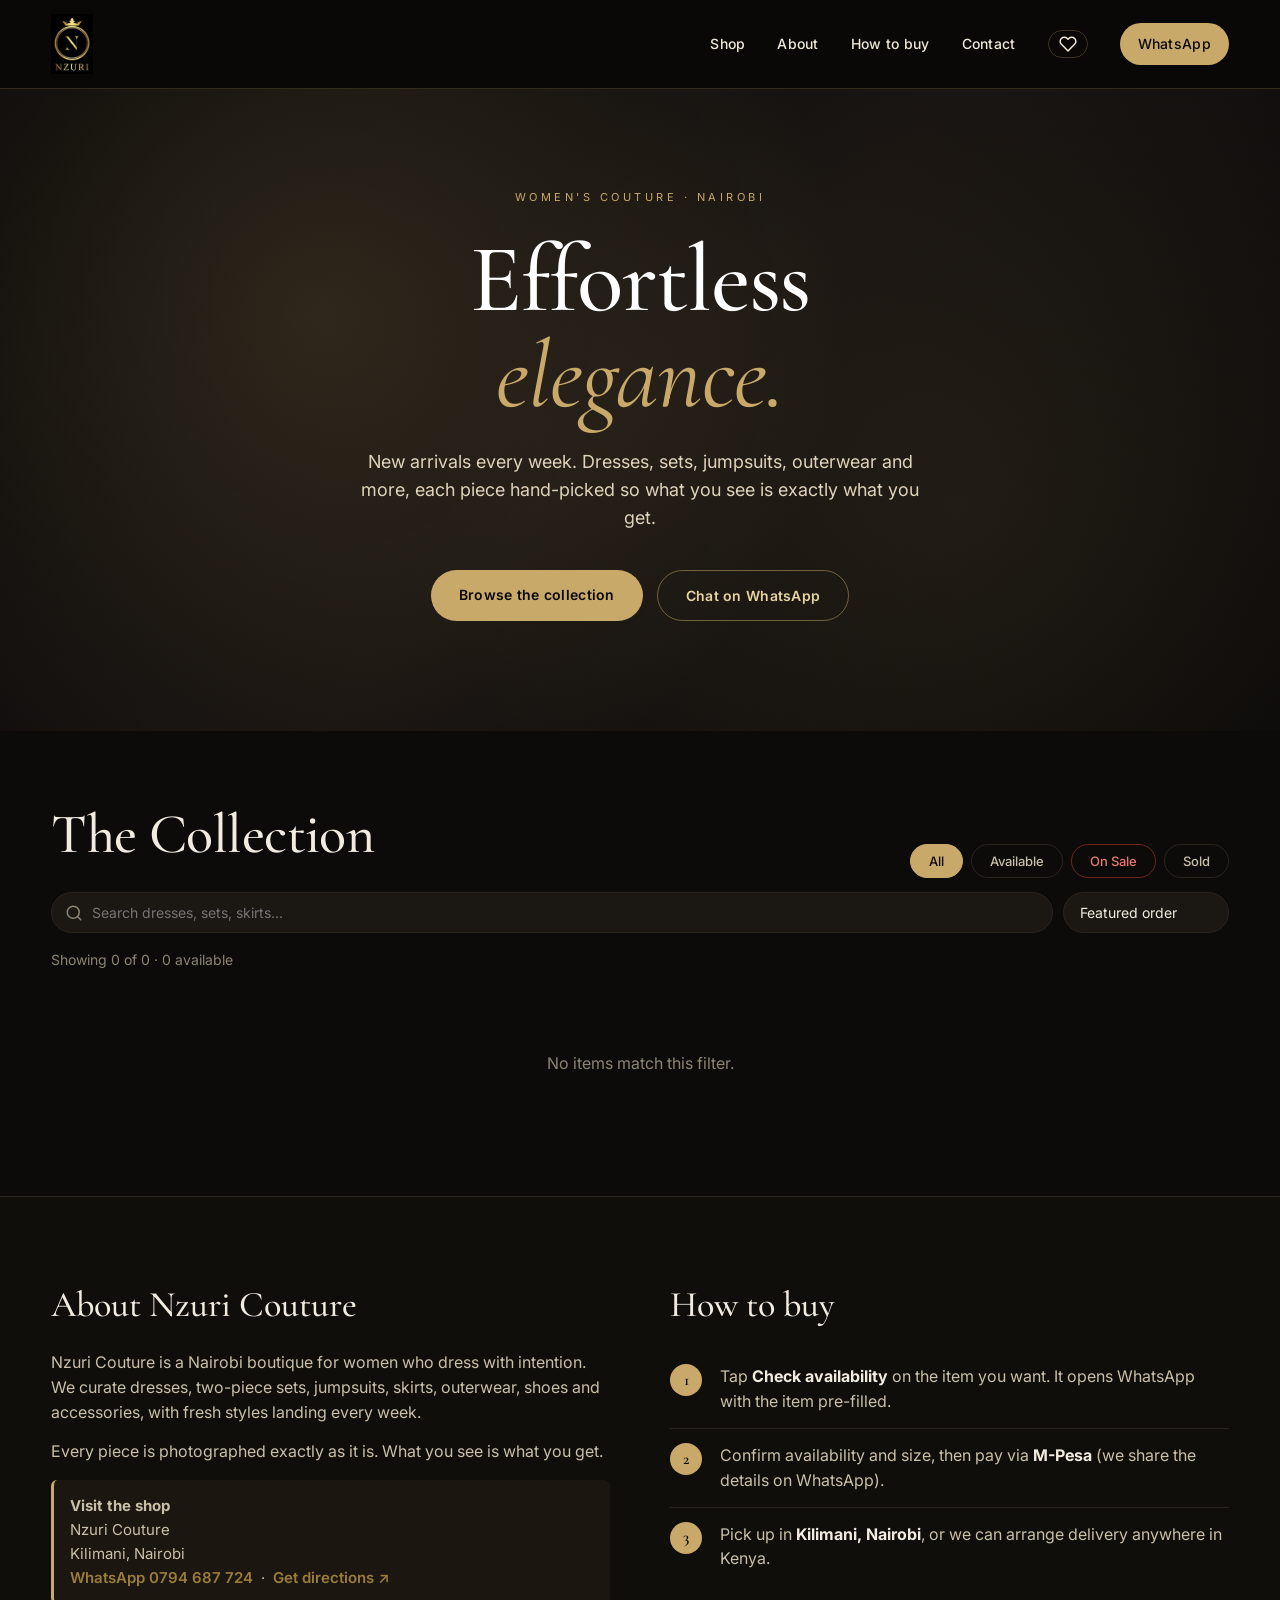
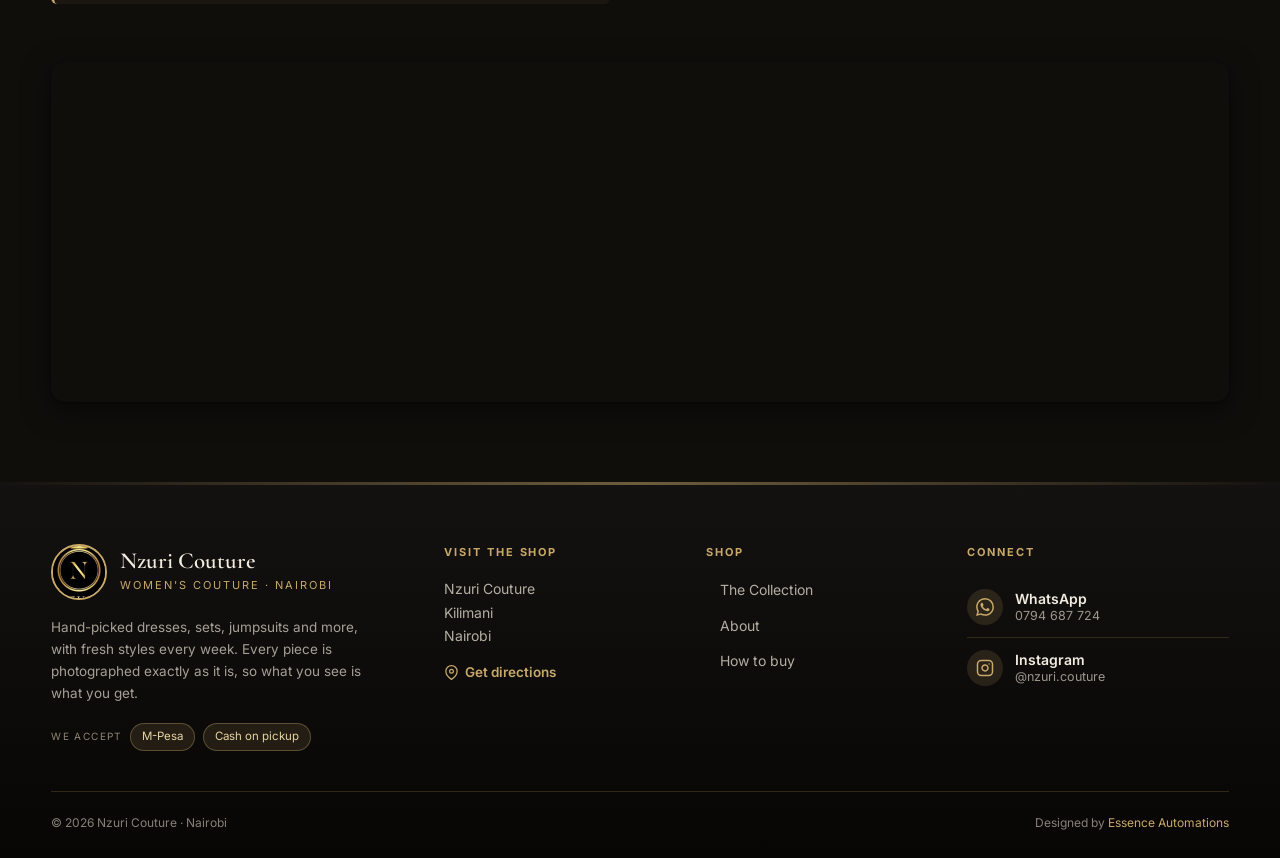
==== commit 6f425928: "About: move shop map to a full-width block below the grid Promote the half-width in-column map to a " ====
--- a/index.html
+++ b/index.html
@@ -131,15 +131,6 @@
         &nbsp;·&nbsp;
         <a href="https://maps.google.com/?q=Kilimani+Nairobi" target="_blank" rel="noopener">Get directions ↗</a>
       </p>
-      <div class="shop-map">
-        <iframe
-          src="https://maps.google.com/maps?q=Kilimani+Nairobi&t=&z=15&ie=UTF8&iwloc=&output=embed"
-          width="100%" height="320"
-          style="border:0;border-radius:10px;"
-          allowfullscreen loading="lazy"
-          referrerpolicy="no-referrer-when-downgrade"
-          title="Nzuri Couture · Kilimani, Nairobi"></iframe>
-      </div>
     </div>
     <div id="how" class="fade-up">
       <h2>How to buy</h2>
@@ -149,6 +140,17 @@
         <li>Pick up in <strong>Kilimani, Nairobi</strong>, or we can arrange delivery anywhere in Kenya.</li>
       </ol>
     </div>
+  </div>
+
+  <!-- Wide map -->
+  <div class="container map-wrap fade-up">
+    <iframe
+      src="https://maps.google.com/maps?q=Kilimani+Nairobi&t=&z=15&ie=UTF8&iwloc=&output=embed"
+      width="100%" height="340"
+      style="border:0;"
+      allowfullscreen loading="lazy"
+      referrerpolicy="no-referrer-when-downgrade"
+      title="Nzuri Couture · Kilimani, Nairobi"></iframe>
   </div>
 </section>
 
--- a/styles.css
+++ b/styles.css
@@ -507,6 +507,9 @@
 .shop-card a { color: var(--gold-deep); font-weight: 600; }
 .shop-map { margin-top: 18px; box-shadow: var(--shadow); border-radius: 10px; overflow: hidden; }
 .shop-map iframe { display: block; }
+/* Wide map — full container width below the About/How-to-buy grid. */
+.map-wrap { margin-top: 44px; }
+.map-wrap iframe { display: block; width: 100%; border-radius: 14px; box-shadow: var(--shadow); }
 .steps { list-style: none; counter-reset: step; }
 .steps li { counter-increment: step; padding: 14px 0 14px 50px; position: relative; border-bottom: 1px solid var(--line); color: var(--ink-soft); }
 .steps li::before { content: counter(step); position: absolute; left: 0; top: 14px; width: 32px; height: 32px; border-radius: 50%; background: var(--ink); color: var(--gold); display: flex; align-items: center; justify-content: center; font-family: var(--serif); font-weight: 600; }
